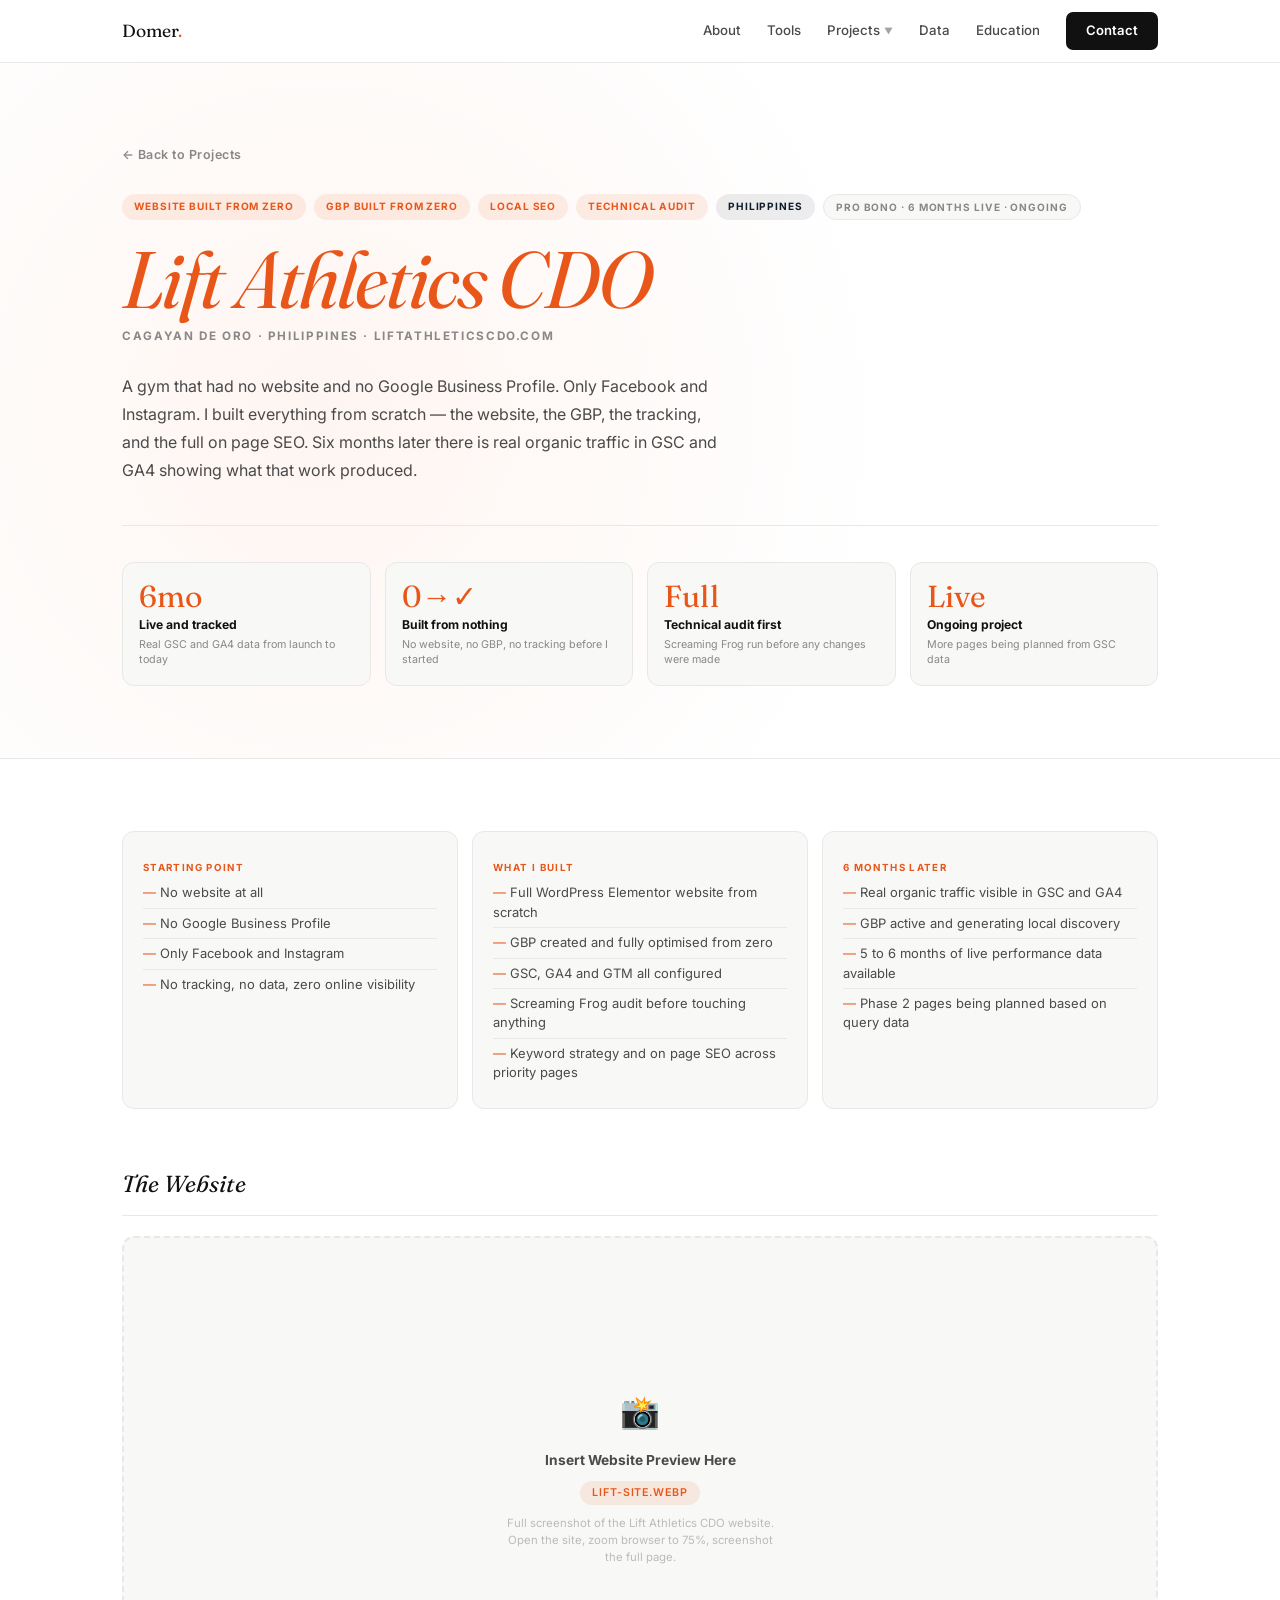
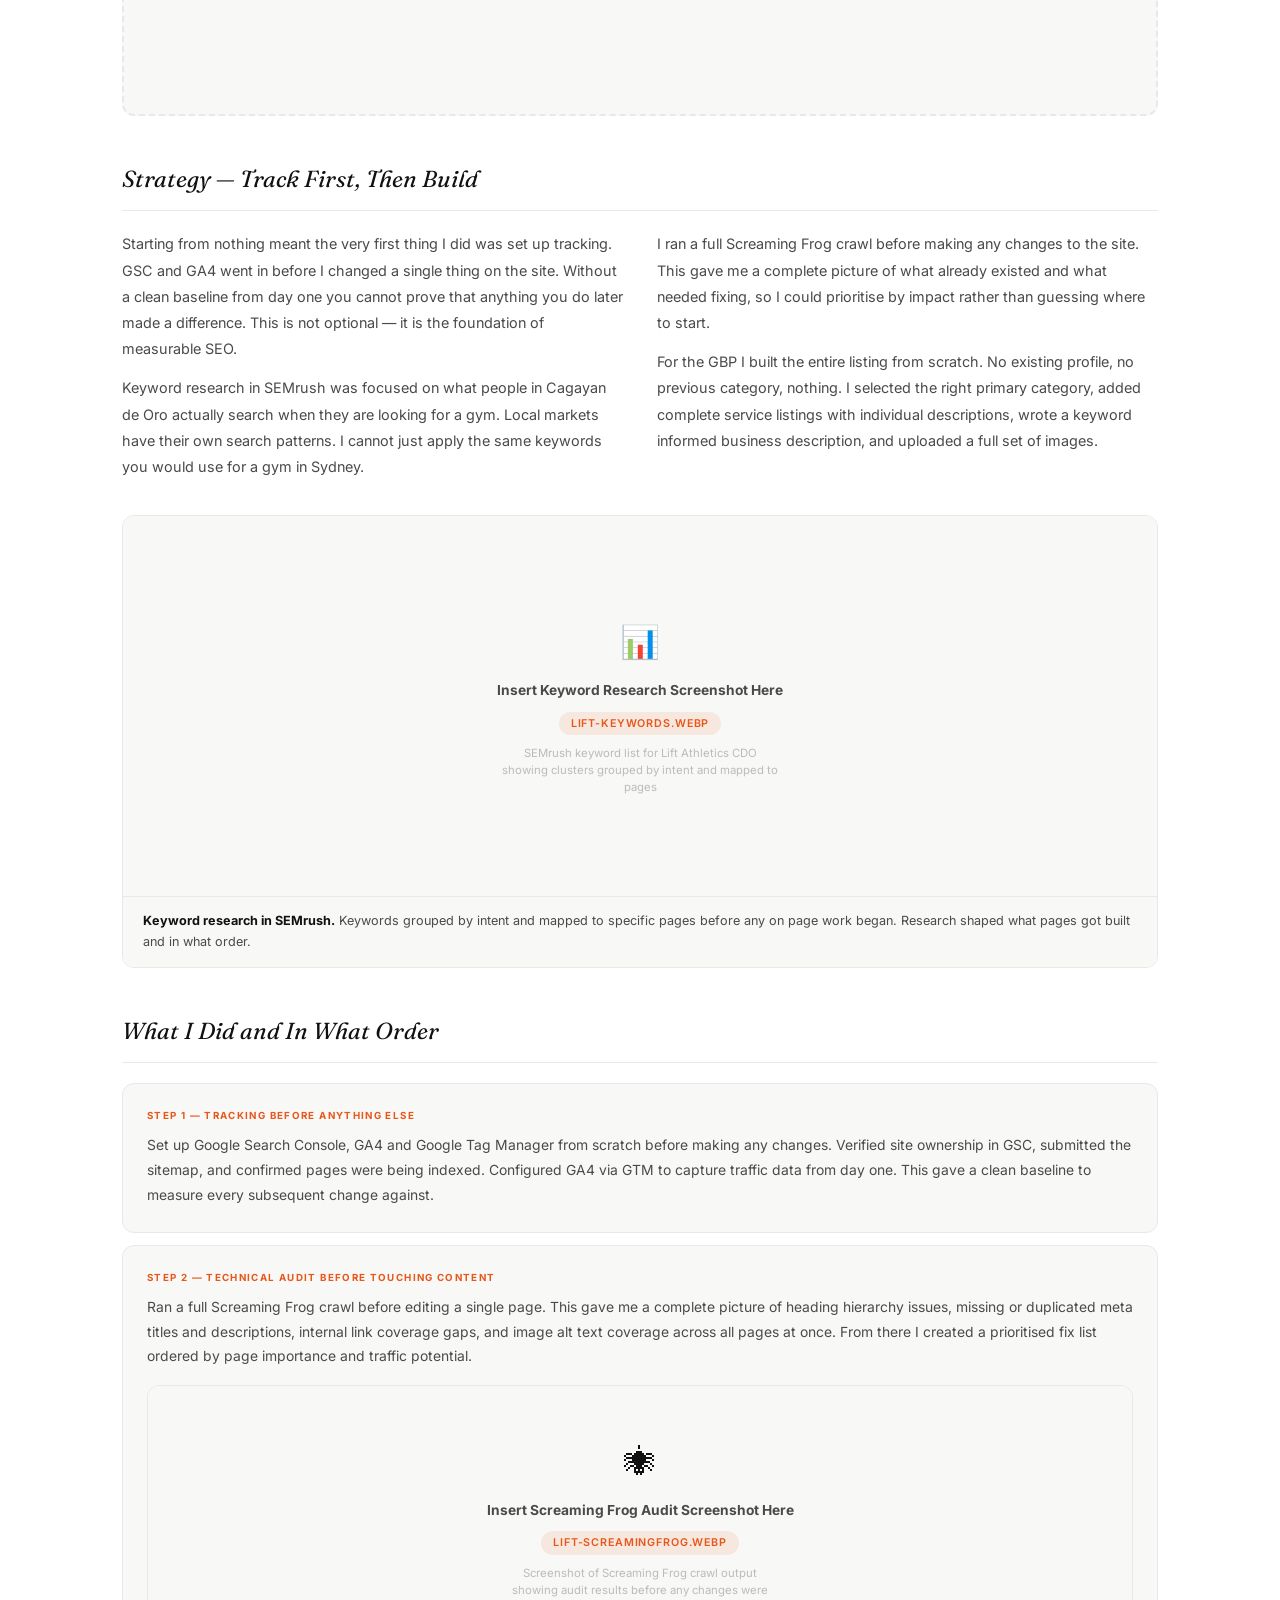
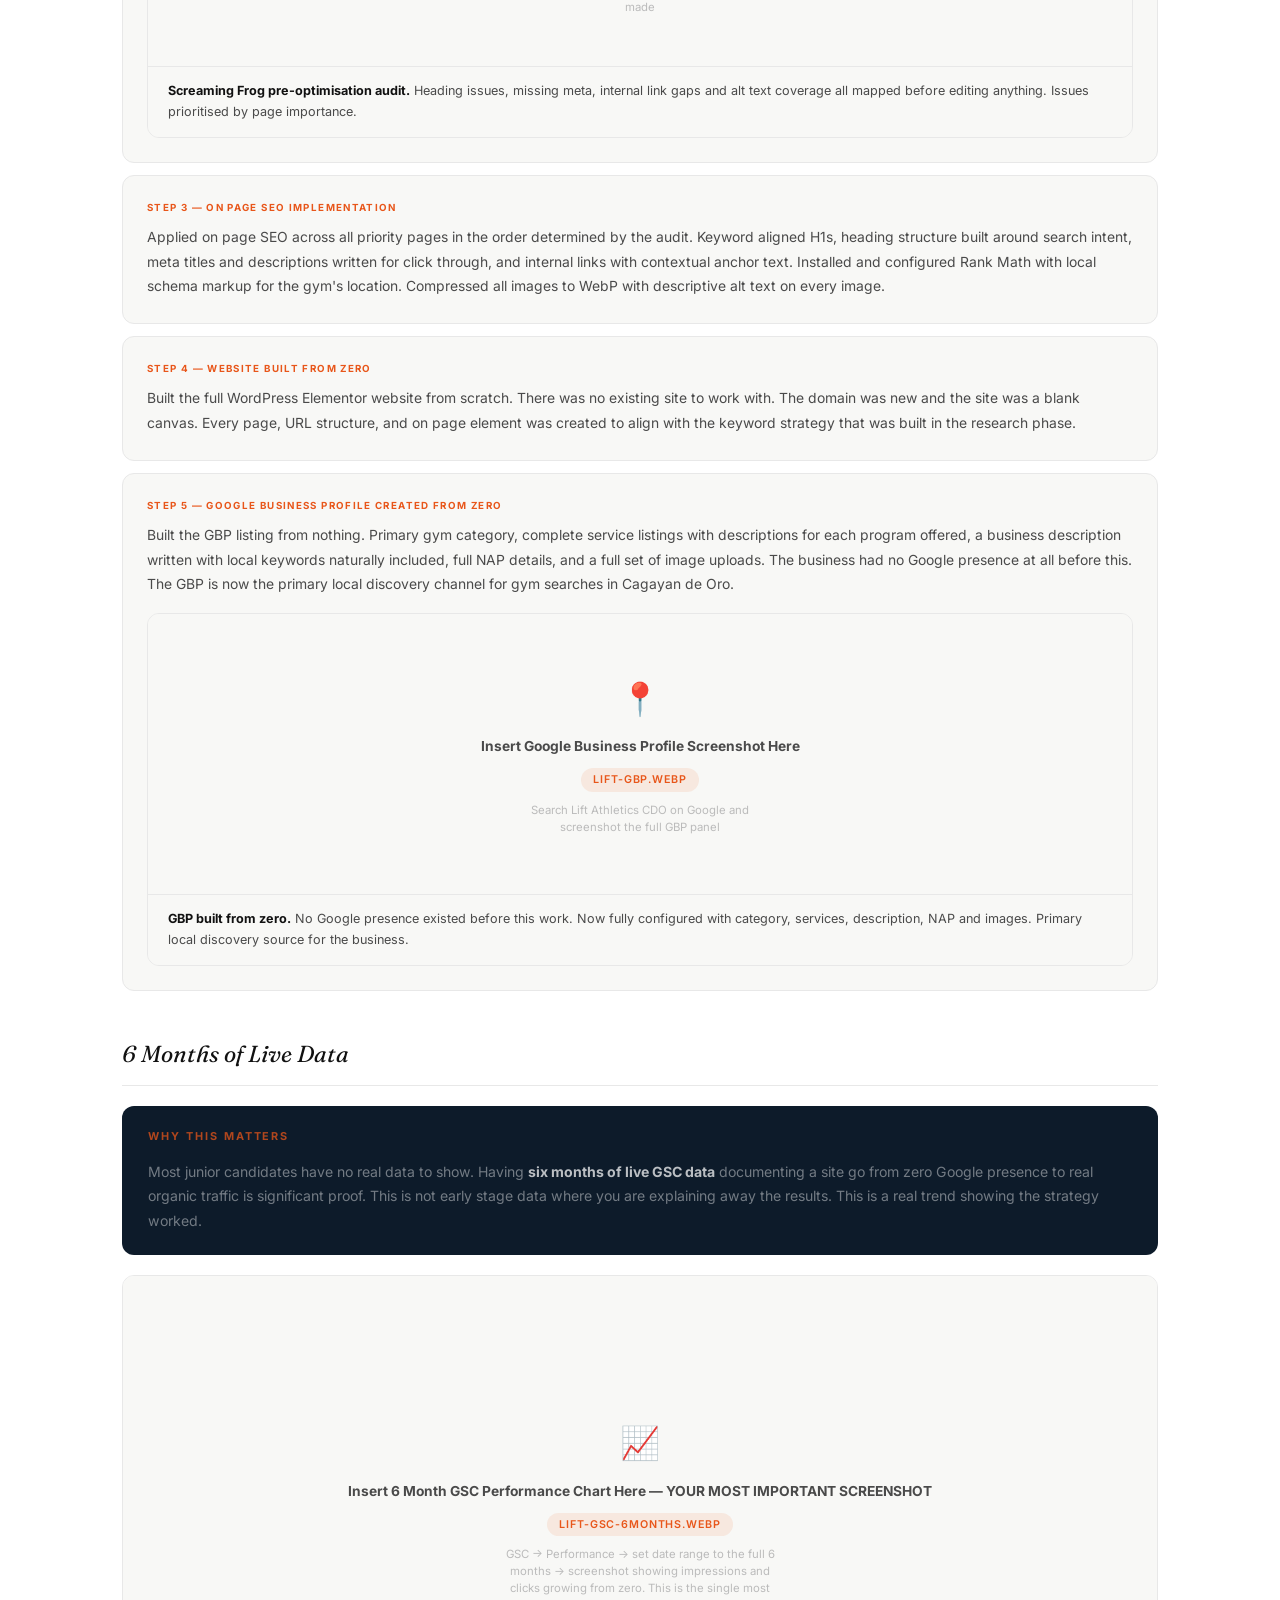
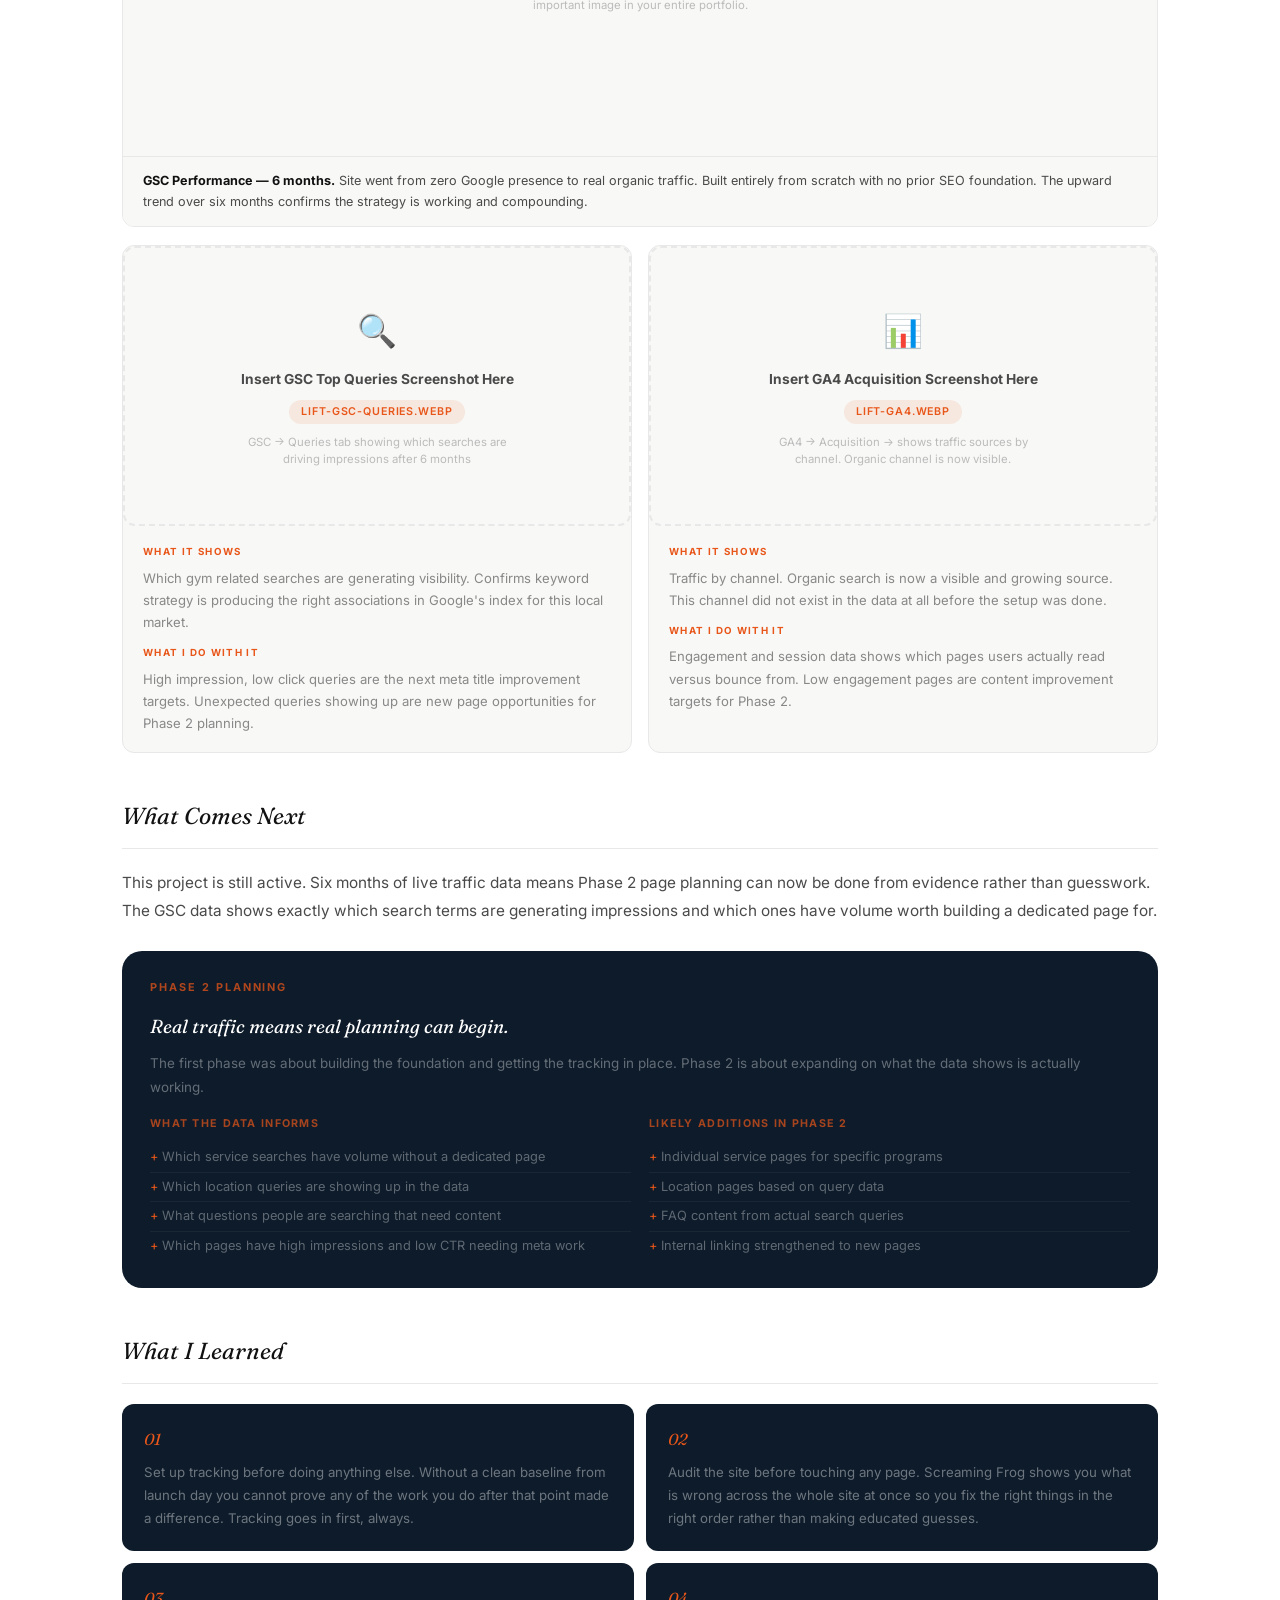
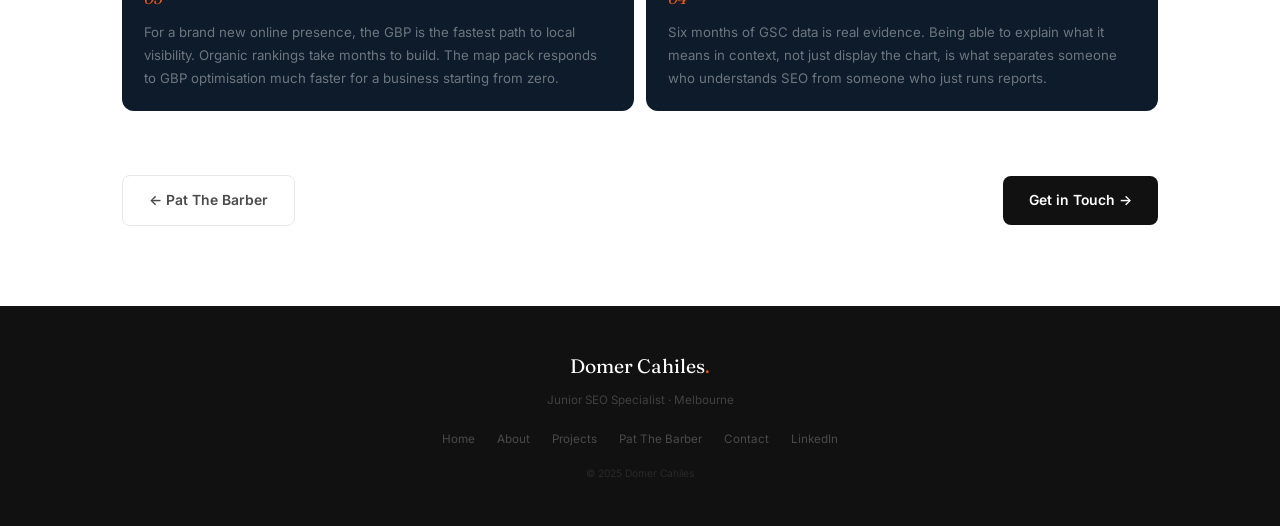
==== lift-athletics.html @ 18ea27d5 "Add files via upload" ====
<!DOCTYPE html>
<html lang="en">
<head>
<meta charset="UTF-8"/>
<meta name="viewport" content="width=device-width, initial-scale=1.0"/>
<title>Lift Athletics CDO — Case Study | Domer Cahiles</title>
<meta name="description" content="Full case study: Domer Cahiles built Lift Athletics CDO's website and Google Business Profile from zero, set up complete SEO and tracking, and now has 6 months of live GSC data."/>
<link rel="preconnect" href="https://fonts.googleapis.com"/>
<link rel="preconnect" href="https://fonts.gstatic.com" crossorigin/>
<link href="https://fonts.googleapis.com/css2?family=Fraunces:ital,opsz,wght@0,9..144,400;0,9..144,500;1,9..144,400;1,9..144,500&family=Inter:wght@300;400;500;600;700&display=swap" rel="stylesheet"/>
<link rel="stylesheet" href="style.css"/>
<style>
.cs-hero{background:var(--bg);padding:140px 0 72px;position:relative;overflow:hidden;border-bottom:1px solid var(--line)}
.cs-hero::before{content:'';position:absolute;inset:0;background:radial-gradient(circle at 25% 55%,rgba(232,86,26,.06) 0%,transparent 55%);pointer-events:none}
.cs-hero-in{position:relative;z-index:2}
.cs-back{display:inline-flex;align-items:center;gap:8px;font-size:.78rem;font-weight:600;letter-spacing:.04em;color:var(--gray-3);margin-bottom:28px;transition:color .2s}
.cs-back:hover{color:var(--accent)}
.cs-hero-tags{display:flex;gap:8px;flex-wrap:wrap;margin-bottom:20px}
.cs-h1{font-family:var(--fd);font-size:clamp(2.8rem,6.5vw,5rem);font-weight:400;line-height:.98;letter-spacing:-.025em;margin-bottom:8px}
.cs-h1 em{font-style:italic;color:var(--accent)}
.cs-hero-loc{font-size:.73rem;font-weight:700;letter-spacing:.14em;text-transform:uppercase;color:var(--gray-3);margin-bottom:26px}
.cs-stat-row{display:grid;grid-template-columns:repeat(4,1fr);gap:14px;margin-top:40px;padding-top:36px;border-top:1px solid var(--line)}
.cs-stat{background:var(--bg-soft);border:1px solid var(--line);border-radius:var(--r);padding:18px 16px}
.cs-stat-n{font-family:var(--fd);font-size:1.9rem;color:var(--accent);line-height:1;margin-bottom:4px}
.cs-stat-t{font-size:.76rem;font-weight:700;color:var(--black);margin-bottom:2px}
.cs-stat-d{font-size:.67rem;color:var(--gray-3);line-height:1.4}
.data-callout{background:var(--navy);border-radius:var(--r);padding:22px 26px;margin-bottom:20px}
.data-callout .label{color:rgba(232,86,26,.75)}
.data-callout p{font-size:.88rem;color:rgba(255,255,255,.42);line-height:1.72}
.data-callout strong{color:rgba(255,255,255,.72)}
@media(max-width:768px){.cs-stat-row{grid-template-columns:1fr 1fr}}
@media(max-width:480px){.cs-stat-row{grid-template-columns:1fr}}
</style>
</head>
<body>

<header class="nav" id="top">
  <div class="nav-inner">
    <a href="index.html" class="nav-logo">Domer<span>.</span></a>
    <button class="ham" id="ham" aria-label="Menu"><span></span><span></span><span></span></button>
    <ul class="nav-links" id="navLinks">
      <li><a href="index.html#about">About</a></li>
      <li><a href="index.html#tools">Tools</a></li>
      <li class="has-drop">
        <a href="index.html#projects">Projects <span class="chevron">▼</span></a>
        <ul class="dropdown">
          <li><a href="pat-the-barber.html" class="drop-item"><span class="drop-ico">✂️</span><span><span class="drop-name">Pat The Barber</span><span class="drop-sub">WordPress build · Melbourne</span></span></a></li>
          <li><a href="lift-athletics.html" class="drop-item"><span class="drop-ico">🏋️</span><span><span class="drop-name">Lift Athletics CDO</span><span class="drop-sub">Full SEO setup · Philippines</span></span></a></li>
        </ul>
      </li>
      <li><a href="index.html#data">Data</a></li>
      <li><a href="index.html#education">Education</a></li>
      <li><a href="index.html#contact" class="nav-cta">Contact</a></li>
    </ul>
  </div>
</header>


<!-- HERO -->
<div class="cs-hero">
  <div class="wrap cs-hero-in rv">
    <a href="index.html#projects" class="cs-back">← Back to Projects</a>
    <div class="cs-hero-tags">
      <span class="cs-tag ct-accent">Website Built from Zero</span>
      <span class="cs-tag ct-accent">GBP Built from Zero</span>
      <span class="cs-tag ct-accent">Local SEO</span>
      <span class="cs-tag ct-accent">Technical Audit</span>
      <span class="cs-tag ct-dark">Philippines</span>
      <span class="cs-tag ct-gray">Pro Bono · 6 months live · Ongoing</span>
    </div>
    <h1 class="cs-h1"><em>Lift Athletics CDO</em></h1>
    <div class="cs-hero-loc">Cagayan de Oro · Philippines · liftathleticscdo.com</div>
    <p style="font-size:1rem;color:var(--gray-2);line-height:1.76;max-width:600px">A gym that had no website and no Google Business Profile. Only Facebook and Instagram. I built everything from scratch — the website, the GBP, the tracking, and the full on page SEO. Six months later there is real organic traffic in GSC and GA4 showing what that work produced.</p>
    <div class="cs-stat-row">
      <div class="cs-stat"><div class="cs-stat-n">6mo</div><div class="cs-stat-t">Live and tracked</div><div class="cs-stat-d">Real GSC and GA4 data from launch to today</div></div>
      <div class="cs-stat"><div class="cs-stat-n">0→✓</div><div class="cs-stat-t">Built from nothing</div><div class="cs-stat-d">No website, no GBP, no tracking before I started</div></div>
      <div class="cs-stat"><div class="cs-stat-n">Full</div><div class="cs-stat-t">Technical audit first</div><div class="cs-stat-d">Screaming Frog run before any changes were made</div></div>
      <div class="cs-stat"><div class="cs-stat-n">Live</div><div class="cs-stat-t">Ongoing project</div><div class="cs-stat-d">More pages being planned from GSC data</div></div>
    </div>
  </div>
</div>


<!-- BODY -->
<div style="background:var(--bg)">
<div class="wrap" style="padding-top:72px;padding-bottom:80px">

  <!-- OVERVIEW -->
  <div class="cs-ov rv" style="margin-bottom:56px">
    <div class="cs-ov-card">
      <span class="sp-ey">Starting Point</span>
      <ul>
        <li>No website at all</li>
        <li>No Google Business Profile</li>
        <li>Only Facebook and Instagram</li>
        <li>No tracking, no data, zero online visibility</li>
      </ul>
    </div>
    <div class="cs-ov-card">
      <span class="sp-ey">What I Built</span>
      <ul>
        <li>Full WordPress Elementor website from scratch</li>
        <li>GBP created and fully optimised from zero</li>
        <li>GSC, GA4 and GTM all configured</li>
        <li>Screaming Frog audit before touching anything</li>
        <li>Keyword strategy and on page SEO across priority pages</li>
      </ul>
    </div>
    <div class="cs-ov-card">
      <span class="sp-ey">6 Months Later</span>
      <ul>
        <li>Real organic traffic visible in GSC and GA4</li>
        <li>GBP active and generating local discovery</li>
        <li>5 to 6 months of live performance data available</li>
        <li>Phase 2 pages being planned based on query data</li>
      </ul>
    </div>
  </div>

  <!-- SITE SCREENSHOT -->
  <div class="cs-sec rv">
    <div class="cs-sec-h">The Website</div>
    <!-- FILE: images/lift-site.webp | SIZE: 1400×860px | Full website screenshot -->
    <div class="ph-box ph-xl"><div class="ph-icon">📸</div><div class="ph-name">Insert Website Preview Here</div><div class="ph-file">lift-site.webp</div><div class="ph-hint">Full screenshot of the Lift Athletics CDO website. Open the site, zoom browser to 75%, screenshot the full page.</div></div>
  </div>

  <!-- STRATEGY -->
  <div class="cs-sec rv">
    <div class="cs-sec-h">Strategy — Track First, Then Build</div>
    <div class="two-col">
      <div>
        <p>Starting from nothing meant the very first thing I did was set up tracking. GSC and GA4 went in before I changed a single thing on the site. Without a clean baseline from day one you cannot prove that anything you do later made a difference. This is not optional — it is the foundation of measurable SEO.</p>
        <p>Keyword research in SEMrush was focused on what people in Cagayan de Oro actually search when they are looking for a gym. Local markets have their own search patterns. I cannot just apply the same keywords you would use for a gym in Sydney.</p>
      </div>
      <div>
        <p>I ran a full Screaming Frog crawl before making any changes to the site. This gave me a complete picture of what already existed and what needed fixing, so I could prioritise by impact rather than guessing where to start.</p>
        <p>For the GBP I built the entire listing from scratch. No existing profile, no previous category, nothing. I selected the right primary category, added complete service listings with individual descriptions, wrote a keyword informed business description, and uploaded a full set of images.</p>
      </div>
    </div>
    <!-- KEYWORD SCREENSHOT -->
    <div class="proof-wrap">
      <!-- FILE: images/lift-keywords.webp | SIZE: 1400×800px | SEMrush keyword list for Lift Athletics -->
      <div class="ph-box ph-lg"><div class="ph-icon">📊</div><div class="ph-name">Insert Keyword Research Screenshot Here</div><div class="ph-file">lift-keywords.webp</div><div class="ph-hint">SEMrush keyword list for Lift Athletics CDO showing clusters grouped by intent and mapped to pages</div></div>
      <div class="proof-cap"><strong>Keyword research in SEMrush.</strong> Keywords grouped by intent and mapped to specific pages before any on page work began. Research shaped what pages got built and in what order.</div>
    </div>
  </div>

  <!-- EXECUTION -->
  <div class="cs-sec rv">
    <div class="cs-sec-h">What I Did and In What Order</div>
    <div class="eb-list">
      <div class="eb">
        <div class="eb-tag">Step 1 — Tracking Before Anything Else</div>
        <p>Set up Google Search Console, GA4 and Google Tag Manager from scratch before making any changes. Verified site ownership in GSC, submitted the sitemap, and confirmed pages were being indexed. Configured GA4 via GTM to capture traffic data from day one. This gave a clean baseline to measure every subsequent change against.</p>
      </div>
      <div class="eb">
        <div class="eb-tag">Step 2 — Technical Audit Before Touching Content</div>
        <p>Ran a full Screaming Frog crawl before editing a single page. This gave me a complete picture of heading hierarchy issues, missing or duplicated meta titles and descriptions, internal link coverage gaps, and image alt text coverage across all pages at once. From there I created a prioritised fix list ordered by page importance and traffic potential.</p>
        <!-- SCREAMING FROG SCREENSHOT -->
        <div class="proof-wrap" style="margin-top:16px">
          <!-- FILE: images/lift-screamingfrog.webp | SIZE: 1400×800px | Screaming Frog crawl results -->
          <div class="ph-box ph-md"><div class="ph-icon">🕷</div><div class="ph-name">Insert Screaming Frog Audit Screenshot Here</div><div class="ph-file">lift-screamingfrog.webp</div><div class="ph-hint">Screenshot of Screaming Frog crawl output showing audit results before any changes were made</div></div>
          <div class="proof-cap"><strong>Screaming Frog pre-optimisation audit.</strong> Heading issues, missing meta, internal link gaps and alt text coverage all mapped before editing anything. Issues prioritised by page importance.</div>
        </div>
      </div>
      <div class="eb">
        <div class="eb-tag">Step 3 — On Page SEO Implementation</div>
        <p>Applied on page SEO across all priority pages in the order determined by the audit. Keyword aligned H1s, heading structure built around search intent, meta titles and descriptions written for click through, and internal links with contextual anchor text. Installed and configured Rank Math with local schema markup for the gym's location. Compressed all images to WebP with descriptive alt text on every image.</p>
      </div>
      <div class="eb">
        <div class="eb-tag">Step 4 — Website Built from Zero</div>
        <p>Built the full WordPress Elementor website from scratch. There was no existing site to work with. The domain was new and the site was a blank canvas. Every page, URL structure, and on page element was created to align with the keyword strategy that was built in the research phase.</p>
      </div>
      <div class="eb">
        <div class="eb-tag">Step 5 — Google Business Profile Created from Zero</div>
        <p>Built the GBP listing from nothing. Primary gym category, complete service listings with descriptions for each program offered, a business description written with local keywords naturally included, full NAP details, and a full set of image uploads. The business had no Google presence at all before this. The GBP is now the primary local discovery channel for gym searches in Cagayan de Oro.</p>
        <!-- GBP SCREENSHOT -->
        <div class="proof-wrap" style="margin-top:16px">
          <!-- FILE: images/lift-gbp.webp | SIZE: 1000×800px | Lift Athletics GBP listing -->
          <div class="ph-box ph-md"><div class="ph-icon">📍</div><div class="ph-name">Insert Google Business Profile Screenshot Here</div><div class="ph-file">lift-gbp.webp</div><div class="ph-hint">Search Lift Athletics CDO on Google and screenshot the full GBP panel</div></div>
          <div class="proof-cap"><strong>GBP built from zero.</strong> No Google presence existed before this work. Now fully configured with category, services, description, NAP and images. Primary local discovery source for the business.</div>
        </div>
      </div>
    </div>
  </div>

  <!-- DATA — HERO SECTION -->
  <div class="cs-sec rv">
    <div class="cs-sec-h">6 Months of Live Data</div>

    <div class="data-callout">
      <span class="label">Why this matters</span>
      <p>Most junior candidates have no real data to show. Having <strong>six months of live GSC data</strong> documenting a site go from zero Google presence to real organic traffic is significant proof. This is not early stage data where you are explaining away the results. This is a real trend showing the strategy worked.</p>
    </div>

    <!-- MAIN 6 MONTH CHART -->
    <div class="proof-wrap" style="margin-bottom:18px">
      <!-- FILE: images/lift-gsc-6months.webp | SIZE: 1400×700px | 6 month GSC Performance chart — THE MOST IMPORTANT SCREENSHOT -->
      <div class="ph-box ph-xl"><div class="ph-icon">📈</div><div class="ph-name">Insert 6 Month GSC Performance Chart Here — YOUR MOST IMPORTANT SCREENSHOT</div><div class="ph-file">lift-gsc-6months.webp</div><div class="ph-hint">GSC → Performance → set date range to the full 6 months → screenshot showing impressions and clicks growing from zero. This is the single most important image in your entire portfolio.</div></div>
      <div class="proof-cap"><strong>GSC Performance — 6 months.</strong> Site went from zero Google presence to real organic traffic. Built entirely from scratch with no prior SEO foundation. The upward trend over six months confirms the strategy is working and compounding.</div>
    </div>

    <div class="data-2">
      <div class="dp">
        <!-- FILE: images/lift-gsc-queries.webp | SIZE: 1200×700px | GSC Queries tab -->
        <div class="ph-box ph-md"><div class="ph-icon">🔍</div><div class="ph-name">Insert GSC Top Queries Screenshot Here</div><div class="ph-file">lift-gsc-queries.webp</div><div class="ph-hint">GSC → Queries tab showing which searches are driving impressions after 6 months</div></div>
        <div class="dp-in">
          <div class="dlbl">What it shows</div>
          <p>Which gym related searches are generating visibility. Confirms keyword strategy is producing the right associations in Google's index for this local market.</p>
          <div class="dlbl">What I do with it</div>
          <p>High impression, low click queries are the next meta title improvement targets. Unexpected queries showing up are new page opportunities for Phase 2 planning.</p>
        </div>
      </div>
      <div class="dp">
        <!-- FILE: images/lift-ga4.webp | SIZE: 1200×700px | GA4 Acquisition overview -->
        <div class="ph-box ph-md"><div class="ph-icon">📊</div><div class="ph-name">Insert GA4 Acquisition Screenshot Here</div><div class="ph-file">lift-ga4.webp</div><div class="ph-hint">GA4 → Acquisition → shows traffic sources by channel. Organic channel is now visible.</div></div>
        <div class="dp-in">
          <div class="dlbl">What it shows</div>
          <p>Traffic by channel. Organic search is now a visible and growing source. This channel did not exist in the data at all before the setup was done.</p>
          <div class="dlbl">What I do with it</div>
          <p>Engagement and session data shows which pages users actually read versus bounce from. Low engagement pages are content improvement targets for Phase 2.</p>
        </div>
      </div>
    </div>
  </div>

  <!-- PHASE PLAN -->
  <div class="cs-sec rv">
    <div class="cs-sec-h">What Comes Next</div>
    <p class="bp">This project is still active. Six months of live traffic data means Phase 2 page planning can now be done from evidence rather than guesswork. The GSC data shows exactly which search terms are generating impressions and which ones have volume worth building a dedicated page for.</p>
    <div class="phase-box">
      <span class="label">Phase 2 Planning</span>
      <div class="phase-h">Real traffic means real planning can begin.</div>
      <p class="phase-p">The first phase was about building the foundation and getting the tracking in place. Phase 2 is about expanding on what the data shows is actually working.</p>
      <div class="phase-cols">
        <div class="phase-col">
          <h5>What the data informs</h5>
          <ul>
            <li>Which service searches have volume without a dedicated page</li>
            <li>Which location queries are showing up in the data</li>
            <li>What questions people are searching that need content</li>
            <li>Which pages have high impressions and low CTR needing meta work</li>
          </ul>
        </div>
        <div class="phase-col">
          <h5>Likely additions in Phase 2</h5>
          <ul>
            <li>Individual service pages for specific programs</li>
            <li>Location pages based on query data</li>
            <li>FAQ content from actual search queries</li>
            <li>Internal linking strengthened to new pages</li>
          </ul>
        </div>
      </div>
    </div>
  </div>

  <!-- TAKEAWAYS -->
  <div class="cs-sec rv">
    <div class="cs-sec-h">What I Learned</div>
    <div class="tkw-grid">
      <div class="tkw"><div class="tkw-n">01</div><p>Set up tracking before doing anything else. Without a clean baseline from launch day you cannot prove any of the work you do after that point made a difference. Tracking goes in first, always.</p></div>
      <div class="tkw"><div class="tkw-n">02</div><p>Audit the site before touching any page. Screaming Frog shows you what is wrong across the whole site at once so you fix the right things in the right order rather than making educated guesses.</p></div>
      <div class="tkw"><div class="tkw-n">03</div><p>For a brand new online presence, the GBP is the fastest path to local visibility. Organic rankings take months to build. The map pack responds to GBP optimisation much faster for a business starting from zero.</p></div>
      <div class="tkw"><div class="tkw-n">04</div><p>Six months of GSC data is real evidence. Being able to explain what it means in context, not just display the chart, is what separates someone who understands SEO from someone who just runs reports.</p></div>
    </div>
  </div>

  <!-- NAV -->
  <div style="display:flex;justify-content:space-between;align-items:center;flex-wrap:wrap;gap:14px;padding-top:20px">
    <a href="pat-the-barber.html" class="btn btn-outline">← Pat The Barber</a>
    <a href="index.html#contact" class="btn btn-dark">Get in Touch →</a>
  </div>

</div>
</div>

<footer class="site-footer">
  <div class="wrap">
    <div class="ft-name">Domer Cahiles<span>.</span></div>
    <div class="ft-sub">Junior SEO Specialist · Melbourne</div>
    <div class="ft-links">
      <a href="index.html">Home</a><a href="index.html#about">About</a>
      <a href="index.html#projects">Projects</a><a href="pat-the-barber.html">Pat The Barber</a>
      <a href="index.html#contact">Contact</a>
      <a href="https://www.linkedin.com/in/domer-cahiles-237822399/" target="_blank">LinkedIn</a>
    </div>
    <div class="ft-copy">© 2025 Domer Cahiles</div>
  </div>
</footer>
<button class="btt" id="btt" aria-label="Back to top">↑</button>
<script src="script.js"></script>
</body>
</html>
---- style.css ----
/* ================================================
   style.css — Domer Cahiles Portfolio
   White · Clean · Modern · Personal
   ================================================ */

:root {
  --black:   #111111;
  --gray-1:  #222222;
  --gray-2:  #4a4a4a;
  --gray-3:  #888888;
  --gray-4:  #bbbbbb;
  --line:    #e8e8e8;
  --bg:      #ffffff;
  --bg-soft: #f8f8f6;
  --bg-card: #fafaf8;
  --accent:  #e8561a;
  --accent-lt: rgba(232,86,26,0.10);
  --accent-xs: rgba(232,86,26,0.05);
  --navy:    #0d1b2a;
  --fd: 'Fraunces', Georgia, serif;
  --fb: 'Inter', system-ui, sans-serif;
  --max: 1100px;
  --ease: cubic-bezier(0.16,1,0.3,1);
  --r: 12px;
  --rl: 20px;
}

*,*::before,*::after{box-sizing:border-box;margin:0;padding:0}
html{scroll-behavior:smooth;font-size:16px}
body{background:var(--bg);color:var(--black);font-family:var(--fb);line-height:1.65;-webkit-font-smoothing:antialiased;overflow-x:hidden}
img{display:block;max-width:100%}
a{color:inherit;text-decoration:none}
ul{list-style:none}
button{cursor:pointer;border:none;background:none;font-family:inherit}

.wrap{width:100%;max-width:var(--max);margin:0 auto;padding:0 32px}
.section{padding:100px 0}
.label{font-size:.68rem;font-weight:700;letter-spacing:.18em;text-transform:uppercase;color:var(--accent);display:block;margin-bottom:14px}
.heading{font-family:var(--fd);font-weight:400;line-height:1.06;letter-spacing:-.02em}
.h2{font-family:var(--fd);font-size:clamp(2rem,4vw,3rem);font-weight:400;line-height:1.08;letter-spacing:-.01em;margin-bottom:18px}
.h2 em{font-style:italic;color:var(--accent)}
.bp{font-size:.96rem;color:var(--gray-2);line-height:1.84;margin-bottom:16px}
.bp strong{color:var(--black);font-weight:600}

.rv{opacity:0;transform:translateY(22px);transition:opacity .65s var(--ease),transform .65s var(--ease)}
.rv.on{opacity:1;transform:translateY(0)}
.rv.d1{transition-delay:.08s}.rv.d2{transition-delay:.16s}.rv.d3{transition-delay:.24s}

.btn{display:inline-flex;align-items:center;gap:8px;font-family:var(--fb);font-weight:600;font-size:.87rem;padding:13px 26px;border-radius:8px;transition:all .2s var(--ease)}
.btn-dark{background:var(--black);color:#fff}.btn-dark:hover{background:var(--gray-1);transform:translateY(-2px)}
.btn-outline{border:1.5px solid var(--line);color:var(--gray-2)}.btn-outline:hover{border-color:var(--black);color:var(--black);transform:translateY(-2px)}
.btn-accent{background:var(--accent);color:#fff}.btn-accent:hover{opacity:.88;transform:translateY(-2px)}

/* ── PLACEHOLDER BOXES ── */
/* DELETE ph-box div, REPLACE with: <img src="images/filename.webp" alt="..." class="real-img" /> */
.ph-box{width:100%;background:var(--bg-soft);border:2px dashed var(--line);border-radius:var(--r);display:flex;flex-direction:column;align-items:center;justify-content:center;text-align:center;padding:40px 20px;gap:10px;transition:border-color .2s,background .2s;cursor:default}
.ph-box:hover{border-color:var(--accent);background:var(--accent-xs)}
.ph-sm{min-height:180px}.ph-md{min-height:280px}.ph-lg{min-height:380px}.ph-xl{min-height:480px}
.ph-icon{font-size:2rem}
.ph-name{font-size:.86rem;font-weight:700;color:var(--gray-2)}
.ph-file{font-size:.67rem;font-weight:600;letter-spacing:.08em;text-transform:uppercase;color:var(--accent);background:var(--accent-lt);padding:3px 12px;border-radius:20px}
.ph-hint{font-size:.71rem;color:var(--gray-4);max-width:280px;line-height:1.5}
.real-img{width:100%;border-radius:var(--r);display:block}
.ph-box-dark{background:rgba(255,255,255,.04);border-color:rgba(255,255,255,.12)}
.ph-box-dark:hover{background:rgba(232,86,26,.07);border-color:rgba(232,86,26,.35)}
.ph-box-dark .ph-name{color:rgba(255,255,255,.35)}
.ph-box-dark .ph-hint{color:rgba(255,255,255,.2)}

.proof-wrap{border:1px solid var(--line);border-radius:var(--r);overflow:hidden;margin-top:20px}
.proof-wrap .ph-box{border:none;border-radius:0}
.proof-cap{padding:14px 20px;font-size:.79rem;color:var(--gray-2);line-height:1.65;border-top:1px solid var(--line);background:var(--bg-soft)}
.proof-cap strong{color:var(--black);font-weight:700}

/* ── NAV ── */
.nav{position:fixed;top:0;left:0;right:0;z-index:300;background:rgba(255,255,255,.92);backdrop-filter:blur(16px);-webkit-backdrop-filter:blur(16px);border-bottom:1px solid var(--line);transition:box-shadow .3s}
.nav.scrolled{box-shadow:0 2px 16px rgba(0,0,0,.06)}
.nav-inner{max-width:var(--max);margin:0 auto;padding:0 32px;height:62px;display:flex;align-items:center;justify-content:space-between}
.nav-logo{font-family:var(--fd);font-size:1.1rem;font-weight:400;color:var(--black)}
.nav-logo span{color:var(--accent)}
.nav-links{display:flex;align-items:center;gap:26px}
.nav-links>li>a{font-size:.83rem;font-weight:500;color:var(--gray-2);transition:color .2s;display:flex;align-items:center;gap:4px;white-space:nowrap}
.nav-links>li>a:hover,.nav-links>li>a.active{color:var(--black)}
.nav-cta{font-size:.82rem!important;font-weight:600!important;background:var(--black)!important;color:#fff!important;padding:8px 20px;border-radius:7px}
.nav-cta:hover{background:var(--gray-1)!important}
.has-drop{position:relative}
.chevron{font-size:.55rem;display:inline-block;transition:transform .2s;opacity:.5}
.has-drop:hover .chevron{transform:rotate(180deg);opacity:.9}
.dropdown{position:absolute;top:calc(100% + 12px);left:50%;transform:translateX(-50%) translateY(-4px);background:var(--bg);border:1px solid var(--line);border-radius:var(--r);padding:8px;min-width:220px;box-shadow:0 12px 36px rgba(0,0,0,.10);opacity:0;pointer-events:none;transition:opacity .2s var(--ease),transform .2s var(--ease);z-index:400}
.has-drop:hover .dropdown,.dropdown.mob-open{opacity:1;pointer-events:auto;transform:translateX(-50%) translateY(0)}
.drop-item{display:flex;align-items:center;gap:10px;padding:10px 12px;border-radius:8px;transition:background .15s}
.drop-item:hover{background:var(--bg-soft)}
.drop-ico{font-size:1.1rem;flex-shrink:0;width:24px;text-align:center}
.drop-name{font-size:.83rem;font-weight:700;color:var(--black);display:block;margin-bottom:1px;transition:color .15s}
.drop-sub{font-size:.68rem;color:var(--gray-3);display:block}
.drop-item:hover .drop-name{color:var(--accent)}
.ham{display:none;flex-direction:column;gap:5px;padding:4px;z-index:301}
.ham span{display:block;width:22px;height:2px;background:var(--black);border-radius:2px;transition:transform .3s,opacity .3s}

/* ── HERO ── */
.hero{min-height:100vh;display:flex;align-items:center;padding:140px 0 90px;position:relative;background:var(--bg);overflow:hidden}
.hero::before{content:'';position:absolute;inset:0;background-image:radial-gradient(circle at 72% 38%,rgba(232,86,26,.06) 0%,transparent 55%),radial-gradient(circle at 18% 82%,rgba(13,27,42,.04) 0%,transparent 50%);pointer-events:none}
.hero-bg-text{position:absolute;right:-10px;top:50%;transform:translateY(-50%);font-family:var(--fd);font-size:26vw;font-weight:400;color:rgba(0,0,0,.028);line-height:1;pointer-events:none;user-select:none;white-space:nowrap;font-style:italic}
.hero-inner{position:relative;z-index:2;display:grid;grid-template-columns:1fr 320px;gap:80px;align-items:center}
.hero-tag{display:inline-flex;align-items:center;gap:10px;font-size:.72rem;font-weight:600;letter-spacing:.14em;text-transform:uppercase;color:var(--gray-3);margin-bottom:26px}
.hero-dot{width:7px;height:7px;border-radius:50%;background:var(--accent);animation:blink 2.5s ease-in-out infinite}
@keyframes blink{0%,100%{opacity:1;transform:scale(1)}50%{opacity:.5;transform:scale(1.5)}}
.hero-h1{font-family:var(--fd);font-size:clamp(3rem,7vw,5.5rem);font-weight:400;line-height:.98;letter-spacing:-.025em;margin-bottom:24px}
.hero-h1 em{font-style:italic;color:var(--accent)}
.hero-h1 .nameline{display:block;font-family:var(--fb);font-size:.78rem;font-weight:700;letter-spacing:.20em;text-transform:uppercase;color:var(--gray-3);font-style:normal;margin-bottom:14px}
.hero-sub{font-size:1.04rem;color:var(--gray-2);line-height:1.78;max-width:470px;margin-bottom:36px}
.hero-sub strong{color:var(--black);font-weight:600}
.hero-btns{display:flex;gap:12px;flex-wrap:wrap;margin-bottom:44px}
.hero-creds{display:flex;flex-direction:column;gap:10px;padding-top:30px;border-top:1px solid var(--line)}
.hcred{display:flex;align-items:flex-start;gap:9px;font-size:.79rem;color:var(--gray-3);line-height:1.45}
.hcred::before{content:'→';color:var(--accent);flex-shrink:0;font-size:.8rem;margin-top:1px}
.hcred strong{color:var(--gray-1);font-weight:600}
.hero-photo{display:flex;flex-direction:column;align-items:center}
.photo-frame{position:relative;width:100%;border-radius:var(--rl);overflow:hidden}
.photo-frame::before{content:'';position:absolute;inset:-6px;border-radius:calc(var(--rl) + 6px);background:linear-gradient(135deg,var(--accent) 0%,transparent 60%);opacity:.18;z-index:0}
.photo-ph{aspect-ratio:4/5;position:relative;z-index:1;border-radius:var(--rl)}
.photo-name{width:100%;margin-top:12px;background:var(--bg-soft);border:1px solid var(--line);border-radius:10px;padding:13px 18px}
.photo-name-main{font-family:var(--fd);font-size:1rem;font-weight:400;color:var(--black);margin-bottom:2px}
.photo-name-role{font-size:.71rem;color:var(--gray-3);font-weight:500}

/* ── MARQUEE ── */
.marquee-wrap{border-top:1px solid var(--line);border-bottom:1px solid var(--line);padding:22px 0;overflow:hidden;background:var(--bg-soft)}
.mq-label{text-align:center;font-size:.6rem;font-weight:700;letter-spacing:.18em;text-transform:uppercase;color:var(--gray-4);margin-bottom:16px}
.mq-track{overflow:hidden;white-space:nowrap}
.mq-row{display:inline-flex;animation:mqs 36s linear infinite}
.mq-row:hover{animation-play-state:paused}
@keyframes mqs{from{transform:translateX(0)}to{transform:translateX(-50%)}}
.mq-item{display:inline-flex;flex-direction:column;align-items:center;gap:7px;padding:0 26px;flex-shrink:0}
.mq-item img{width:26px;height:26px;object-fit:contain;filter:grayscale(100%) opacity(.38);transition:filter .3s;border-radius:5px}
.mq-item:hover img{filter:grayscale(0%) opacity(1)}
.mq-item span{font-size:.56rem;font-weight:700;letter-spacing:.1em;text-transform:uppercase;color:var(--gray-4)}

/* ── ABOUT ── */
.about-section{background:var(--bg)}
.about-grid{display:grid;grid-template-columns:1fr 1fr;gap:80px;align-items:start}
.about-quote{font-family:var(--fd);font-size:1.45rem;font-weight:400;font-style:italic;color:var(--gray-2);border-left:3px solid var(--accent);padding-left:22px;margin-bottom:30px;line-height:1.5}
.open-box{background:var(--navy);border-radius:var(--r);padding:26px;margin-top:26px}
.open-box .label{color:rgba(232,86,26,.75)}
.open-box h4{font-family:var(--fd);font-size:1.15rem;font-style:italic;color:#fff;margin-bottom:9px;font-weight:400}
.open-box p{font-size:.85rem;color:rgba(255,255,255,.38);line-height:1.75}
.skill-panels{display:flex;flex-direction:column;gap:12px}
.sp-card{background:var(--bg-soft);border:1px solid var(--line);border-radius:var(--r);padding:22px}
.sp-card-dark{background:var(--navy);border-color:transparent}
.sp-ey{font-size:.61rem;font-weight:700;letter-spacing:.14em;text-transform:uppercase;color:var(--accent);margin-bottom:11px}
.sp-card-dark .sp-ey{color:rgba(232,86,26,.7)}
.sk-list li{font-size:.83rem;color:var(--gray-2);padding:5px 0;border-bottom:1px solid var(--line);display:flex;align-items:flex-start;gap:8px;line-height:1.45}
.sk-list li:last-child{border-bottom:none}
.sk-list li::before{content:'↗';color:var(--accent);font-size:.68rem;flex-shrink:0;margin-top:2px}
.sp-card-dark .sk-list li{color:rgba(255,255,255,.4);border-color:rgba(255,255,255,.07)}
.sp-card-dark .sk-list li::before{color:rgba(232,86,26,.55)}

/* ── TOOLS ── */
.tools-section{background:var(--bg-soft)}
.tg-list{display:flex;flex-direction:column;gap:24px;margin-top:52px}
.tg{background:var(--bg);border:1px solid var(--line);border-radius:var(--rl);overflow:hidden}
.tg-hd{display:flex;align-items:center;gap:14px;padding:18px 26px;border-bottom:1px solid var(--line);background:linear-gradient(90deg,var(--accent-xs),transparent 60%)}
.tg-num{font-family:var(--fd);font-style:italic;font-size:.98rem;color:var(--accent)}
.tg-title{font-size:.89rem;font-weight:700;color:var(--black)}
.tr{display:grid;grid-template-columns:195px 1fr 125px;gap:18px;align-items:center;padding:15px 26px;border-bottom:1px solid var(--line);transition:background .2s}
.tr:last-child{border-bottom:none}
.tr:hover{background:var(--bg-soft)}
.tr-name{font-size:.86rem;font-weight:700;color:var(--black)}
.tr-desc{font-size:.8rem;color:var(--gray-3);line-height:1.62}
.tr-lv{display:flex;flex-direction:column;gap:5px;align-items:flex-end}
.lv-lbl{font-size:.58rem;font-weight:700;letter-spacing:.09em;text-transform:uppercase;color:var(--gray-4)}
.lv-bar{width:100%;height:3px;background:var(--line);border-radius:3px;overflow:hidden}
.lv-fill{height:100%;border-radius:3px;background:var(--accent)}
.p100{width:100%}.p90{width:90%}.p85{width:85%}.p80{width:80%}.p75{width:75%}.p70{width:70%}.p65{width:65%}.p55{width:55%}.p45{width:45%}

/* ── PROJECTS ── */
.proj-banner-wrap{background:var(--bg);padding:64px 0 0}
.proj-banner{background:var(--navy);border-radius:var(--rl);padding:44px;display:flex;justify-content:space-between;align-items:flex-end;gap:36px;flex-wrap:wrap;margin-bottom:0}
.proj-banner .label{color:rgba(232,86,26,.75)}
.proj-banner h2{font-family:var(--fd);font-size:clamp(1.8rem,3.5vw,2.5rem);font-weight:400;color:#fff;line-height:1.08}
.proj-banner h2 em{font-style:italic;color:var(--accent)}
.proj-banner-note{max-width:280px;font-size:.82rem;color:rgba(255,255,255,.28);line-height:1.7;text-align:right}
.proj-banner-note strong{display:block;color:rgba(255,255,255,.5);margin-bottom:5px;font-size:.78rem}

.cs-section{padding:80px 0;border-bottom:1px solid var(--line)}
.cs-section:last-of-type{border-bottom:none}
.cs-alt{background:var(--bg-soft)}

.cs-kicker{display:flex;justify-content:space-between;align-items:flex-start;margin-bottom:28px}
.cs-tags{display:flex;gap:8px;flex-wrap:wrap}
.cs-tag{font-size:.63rem;font-weight:700;letter-spacing:.09em;text-transform:uppercase;padding:4px 12px;border-radius:30px}
.ct-accent{background:var(--accent-lt);color:var(--accent)}
.ct-dark{background:rgba(13,27,42,.08);color:var(--navy)}
.ct-gray{background:var(--bg-soft);color:var(--gray-3);border:1px solid var(--line)}
.cs-num{font-family:var(--fd);font-size:3.5rem;color:var(--line);font-style:italic;line-height:1}

.cs-headline{padding-bottom:34px;border-bottom:1px solid var(--line);margin-bottom:34px}
.cs-h{font-family:var(--fd);font-size:clamp(2.2rem,5vw,3.8rem);font-weight:400;line-height:.98;letter-spacing:-.025em;margin-bottom:7px}
.cs-h em{font-style:italic;color:var(--accent)}
.cs-loc{font-size:.72rem;font-weight:700;letter-spacing:.14em;text-transform:uppercase;color:var(--gray-3)}

.cs-ov{display:grid;grid-template-columns:repeat(3,1fr);gap:14px;margin-bottom:44px}
.cs-ov-card{background:var(--bg-soft);border:1px solid var(--line);border-radius:var(--r);padding:20px}
.cs-alt .cs-ov-card{background:var(--bg)}
.cs-ov-card .sp-ey{margin-bottom:10px;font-size:.61rem}
.cs-ov-card li{font-size:.81rem;color:var(--gray-2);padding:5px 0;border-bottom:1px solid var(--line);line-height:1.5}
.cs-ov-card li:last-child{border-bottom:none}
.cs-ov-card li::before{content:'— ';color:var(--accent)}

.cs-sec{margin-bottom:44px}
.cs-sec-h{font-family:var(--fd);font-size:1.45rem;font-style:italic;font-weight:400;color:var(--black);padding-bottom:12px;border-bottom:1px solid var(--line);margin-bottom:20px}
.two-col{display:grid;grid-template-columns:1fr 1fr;gap:34px;margin-bottom:22px}
.two-col p{font-size:.9rem;color:var(--gray-2);line-height:1.82;margin-bottom:13px}
.eb-list{display:flex;flex-direction:column;gap:12px}
.eb{background:var(--bg-soft);border:1px solid var(--line);border-radius:var(--r);padding:24px}
.cs-alt .eb{background:var(--bg)}
.eb-tag{font-size:.61rem;font-weight:700;letter-spacing:.14em;text-transform:uppercase;color:var(--accent);margin-bottom:9px}
.eb p{font-size:.87rem;color:var(--gray-2);line-height:1.78}
.data-2{display:grid;grid-template-columns:1fr 1fr;gap:16px;margin-bottom:16px}
.data-full{grid-column:1/-1}
.dp{background:var(--bg-soft);border:1px solid var(--line);border-radius:var(--r);overflow:hidden}
.cs-alt .dp{background:var(--bg)}
.dp-in{padding:18px 20px}
.dlbl{font-size:.61rem;font-weight:700;letter-spacing:.14em;text-transform:uppercase;color:var(--accent);margin-bottom:6px;margin-top:12px}
.dlbl:first-child{margin-top:0}
.dp-in p{font-size:.82rem;color:var(--gray-3);line-height:1.7}
.tkw-grid{display:grid;grid-template-columns:1fr 1fr;gap:12px}
.tkw{background:var(--navy);border-radius:var(--r);padding:22px}
.tkw-n{font-family:var(--fd);font-size:1rem;font-style:italic;color:var(--accent);margin-bottom:9px}
.tkw p{font-size:.83rem;color:rgba(255,255,255,.4);line-height:1.72}
.ba-wrap{display:grid;grid-template-columns:1fr 42px 1fr;gap:12px;align-items:center;margin-bottom:30px}
.ba-lbl{text-align:center;font-size:.63rem;font-weight:700;letter-spacing:.12em;text-transform:uppercase;margin-top:8px}
.ba-b{color:var(--gray-3)}.ba-a{color:var(--accent)}
.ba-arrow{text-align:center;font-size:1.4rem;color:var(--accent)}
.phase-box{background:var(--navy);border-radius:var(--rl);padding:28px;margin-top:26px}
.phase-box .label{color:rgba(232,86,26,.75)}
.phase-h{font-family:var(--fd);font-size:1.18rem;font-style:italic;color:#fff;margin-bottom:10px}
.phase-p{font-size:.84rem;color:rgba(255,255,255,.36);line-height:1.75;margin-bottom:12px}
.phase-cols{display:grid;grid-template-columns:1fr 1fr;gap:18px;margin-top:16px}
.phase-col h5{font-size:.67rem;font-weight:700;letter-spacing:.12em;text-transform:uppercase;color:rgba(232,86,26,.7);margin-bottom:10px}
.phase-col li{font-size:.8rem;color:rgba(255,255,255,.34);padding:5px 0;border-bottom:1px solid rgba(255,255,255,.05);line-height:1.45}
.phase-col li:last-child{border-bottom:none}
.phase-col li::before{content:'+ ';color:var(--accent)}
.cs-nav-row{padding-top:20px;display:flex;justify-content:space-between;align-items:center;flex-wrap:wrap;gap:14px}

/* ── DATA SECTION ── */
.data-section{background:var(--navy);padding:100px 0}
.data-section .label{color:rgba(232,86,26,.75)}
.data-section .h2{color:#fff}
.data-section .h2 em{color:var(--accent)}
.data-header{display:grid;grid-template-columns:1fr 1fr;gap:60px;margin-bottom:60px}
.data-header p{font-size:.92rem;color:rgba(255,255,255,.35);line-height:1.78}
.data-points{display:flex;flex-direction:column;gap:0}
.dp-item{padding:18px 0;border-bottom:1px solid rgba(255,255,255,.07)}
.dp-item:last-child{border-bottom:none}
.dp-item-ico{font-size:1.1rem;margin-bottom:7px}
.dp-item h4{font-size:.9rem;font-weight:700;color:#fff;margin-bottom:4px}
.dp-item p{font-size:.81rem;color:rgba(255,255,255,.34);line-height:1.62;margin:0}
.data-screens{display:grid;grid-template-columns:1fr 1fr;gap:14px}
.data-main-grid{display:grid;grid-template-columns:360px 1fr;gap:60px;align-items:start}
.data-ss-label{font-size:.64rem;font-weight:700;letter-spacing:.12em;text-transform:uppercase;color:rgba(232,86,26,.6);margin-bottom:8px}

/* ── PERSONAL ── */
.personal-section{background:var(--bg)}
.personal-grid{display:grid;grid-template-columns:1fr 1fr;gap:80px;align-items:center}
.personal-cards{display:grid;grid-template-columns:1fr 1fr;gap:12px}
.p-card{background:var(--bg-soft);border:1px solid var(--line);border-radius:var(--r);padding:22px 18px;text-align:center;transition:box-shadow .25s,transform .25s}
.p-card:hover{box-shadow:0 8px 24px rgba(0,0,0,.07);transform:translateY(-3px)}
.p-card-ico{font-size:1.8rem;margin-bottom:10px}
.p-card-title{font-size:.86rem;font-weight:700;color:var(--black);margin-bottom:5px}
.p-card-sub{font-size:.73rem;color:var(--gray-3);line-height:1.5}

/* ── EDUCATION ── */
.education-section{background:var(--bg-soft)}
.edu-grid{display:grid;grid-template-columns:repeat(3,1fr);gap:16px;margin-top:44px}
.edu-card{border-radius:var(--rl);padding:26px;border:1px solid var(--line);transition:box-shadow .25s,transform .25s}
.edu-card:hover{box-shadow:0 8px 28px rgba(0,0,0,.07);transform:translateY(-3px)}
.edu-main{background:var(--navy);border-color:transparent}
.edu-normal{background:var(--bg)}
.edu-badge{display:inline-block;font-size:.6rem;font-weight:700;letter-spacing:.1em;text-transform:uppercase;padding:4px 12px;border-radius:30px;margin-bottom:14px}
.eb-lt{background:rgba(255,255,255,.1);color:rgba(255,255,255,.42)}
.eb-accent{background:var(--accent-lt);color:var(--accent)}
.edu-deg{font-family:var(--fd);font-size:1.12rem;font-weight:400;line-height:1.25;margin-bottom:7px}
.edu-main .edu-deg{color:#fff}.edu-normal .edu-deg{color:var(--black)}
.edu-school{font-size:.83rem;font-weight:500;margin-bottom:4px}
.edu-main .edu-school{color:rgba(255,255,255,.38)}.edu-normal .edu-school{color:var(--gray-3)}
.edu-detail{font-size:.74rem;color:var(--gray-4);line-height:1.5}
.edu-main .edu-detail{color:rgba(255,255,255,.2)}
.edu-note{font-size:.77rem;color:rgba(255,255,255,.26);line-height:1.65;margin-top:13px;font-style:italic;border-top:1px solid rgba(255,255,255,.07);padding-top:13px}

/* ── CONTACT ── */
.contact-section{background:var(--bg);padding:100px 0}
.contact-inner{max-width:580px;margin:0 auto;text-align:center}
.contact-h{font-family:var(--fd);font-size:clamp(2rem,4vw,3.2rem);font-weight:400;color:var(--black);line-height:1.05;margin-bottom:14px}
.contact-h em{font-style:italic;color:var(--accent)}
.contact-desc{font-size:.91rem;color:var(--gray-2);line-height:1.8;margin-bottom:32px}
.contact-list{display:flex;flex-direction:column;gap:10px;text-align:left}
.cl-row{display:flex;justify-content:space-between;align-items:center;background:var(--bg-soft);border:1px solid var(--line);border-radius:10px;padding:15px 20px;transition:background .2s,border-color .2s}
.cl-row:hover{background:var(--bg);border-color:var(--accent)}
.cl-lbl{font-size:.63rem;font-weight:700;letter-spacing:.14em;text-transform:uppercase;color:var(--gray-4)}
.cl-val{font-size:.89rem;font-weight:600;color:var(--black)}
.cl-val a{color:var(--accent);transition:opacity .2s}
.cl-val a:hover{opacity:.78}
.cl-avail{color:var(--accent)}

/* ── FOOTER ── */
.site-footer{background:var(--black);padding:44px 0;text-align:center}
.ft-name{font-family:var(--fd);font-size:1.22rem;color:#fff;margin-bottom:8px}
.ft-name span{color:var(--accent)}
.ft-sub{font-size:.73rem;color:rgba(255,255,255,.2);margin-bottom:20px}
.ft-links{display:flex;justify-content:center;gap:22px;flex-wrap:wrap;margin-bottom:16px}
.ft-links a{font-size:.73rem;color:rgba(255,255,255,.24);transition:color .2s}
.ft-links a:hover{color:rgba(255,255,255,.65)}
.ft-copy{font-size:.64rem;color:rgba(255,255,255,.1)}
.btt{position:fixed;bottom:28px;right:28px;width:42px;height:42px;border-radius:50%;background:var(--black);color:#fff;font-size:.95rem;font-weight:700;display:flex;align-items:center;justify-content:center;opacity:0;pointer-events:none;transform:translateY(8px);transition:opacity .3s,transform .3s;z-index:90}
.btt.show{opacity:1;pointer-events:auto;transform:translateY(0)}
.btt:hover{background:var(--accent)}

/* ── RESPONSIVE ── */
@media(max-width:1024px){
  .hero-inner{grid-template-columns:1fr;gap:48px}
  .hero-photo{max-width:300px;margin:0 auto}
  .about-grid{grid-template-columns:1fr;gap:48px}
  .data-header{grid-template-columns:1fr}
  .data-main-grid{grid-template-columns:1fr;gap:48px}
  .personal-grid{grid-template-columns:1fr;gap:48px}
  .edu-grid{grid-template-columns:1fr 1fr}
  .cs-ov{grid-template-columns:1fr 1fr}
  .two-col{grid-template-columns:1fr}
  .data-2{grid-template-columns:1fr}
  .tkw-grid{grid-template-columns:1fr}
  .ba-wrap{grid-template-columns:1fr;gap:10px}
  .ba-arrow{transform:rotate(90deg)}
  .phase-cols{grid-template-columns:1fr}
  .tr{grid-template-columns:1fr 1fr;gap:8px}
  .tr-lv{align-items:flex-start;flex-direction:row;align-items:center;gap:10px;grid-column:1/-1}
  .lv-bar{width:80px}
}
@media(max-width:768px){
  .wrap{padding:0 20px}
  .section{padding:72px 0}
  .ham{display:flex}
  .nav-links{position:fixed;top:0;right:-100%;width:72vw;max-width:288px;height:100vh;background:var(--bg);flex-direction:column;align-items:flex-start;justify-content:flex-start;padding:80px 24px 40px;gap:4px;border-left:1px solid var(--line);transition:right .32s var(--ease);z-index:300;overflow-y:auto}
  .nav-links.open{right:0}
  .nav-links>li{width:100%}
  .nav-links>li>a{font-size:1rem;color:var(--black);padding:11px 0;border-bottom:1px solid var(--line);width:100%;justify-content:space-between}
  .has-drop{width:100%}
  .dropdown{position:static;transform:none;opacity:1;pointer-events:auto;box-shadow:none;border:none;padding:0;background:transparent;display:none;width:100%}
  .dropdown.mob-open{display:block}
  .hero-btns{flex-direction:column}
  .btn{width:100%;justify-content:center}
  .edu-grid{grid-template-columns:1fr}
  .cs-ov{grid-template-columns:1fr}
  .personal-cards{grid-template-columns:1fr 1fr}
  .data-screens{grid-template-columns:1fr}
  .proj-banner{flex-direction:column;align-items:flex-start}
  .proj-banner-note{text-align:left}
  .tr{grid-template-columns:1fr}
}
@media(max-width:480px){
  .personal-cards{grid-template-columns:1fr}
  .contact-inner{text-align:left}
}
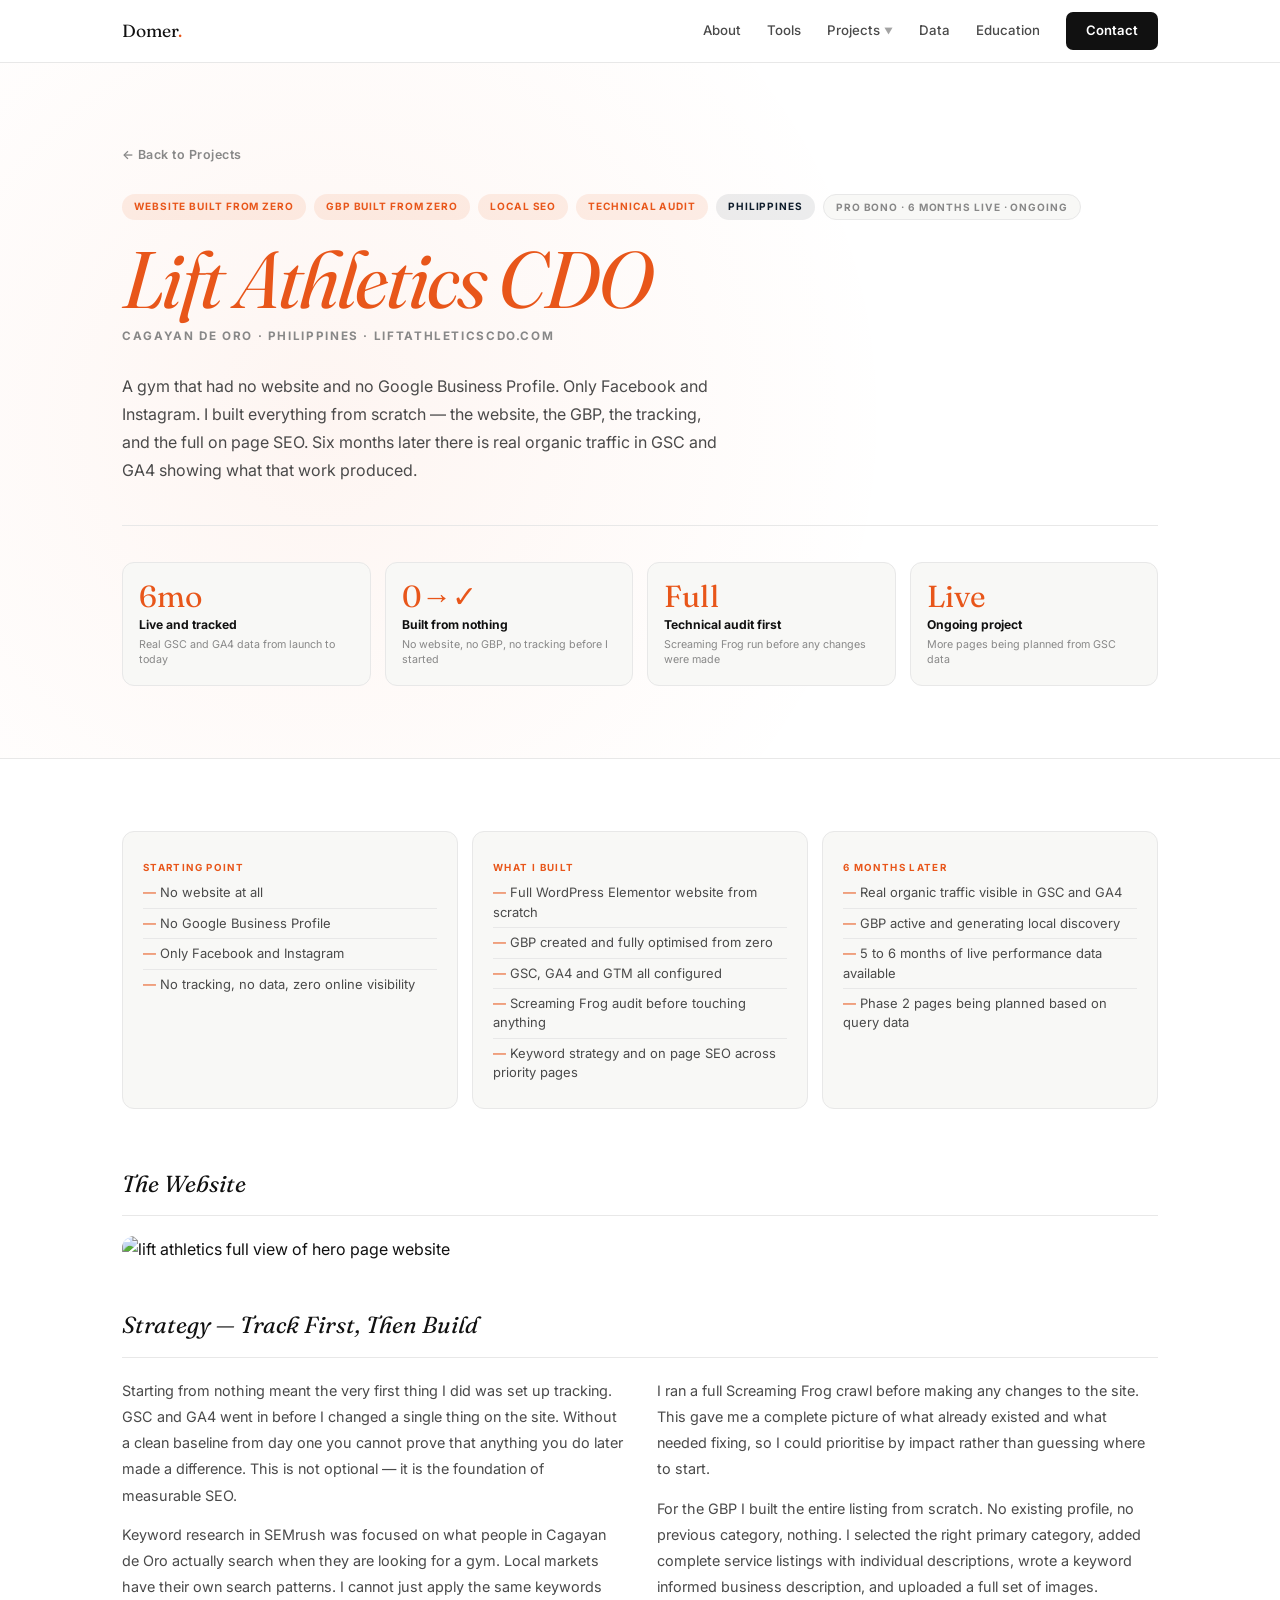
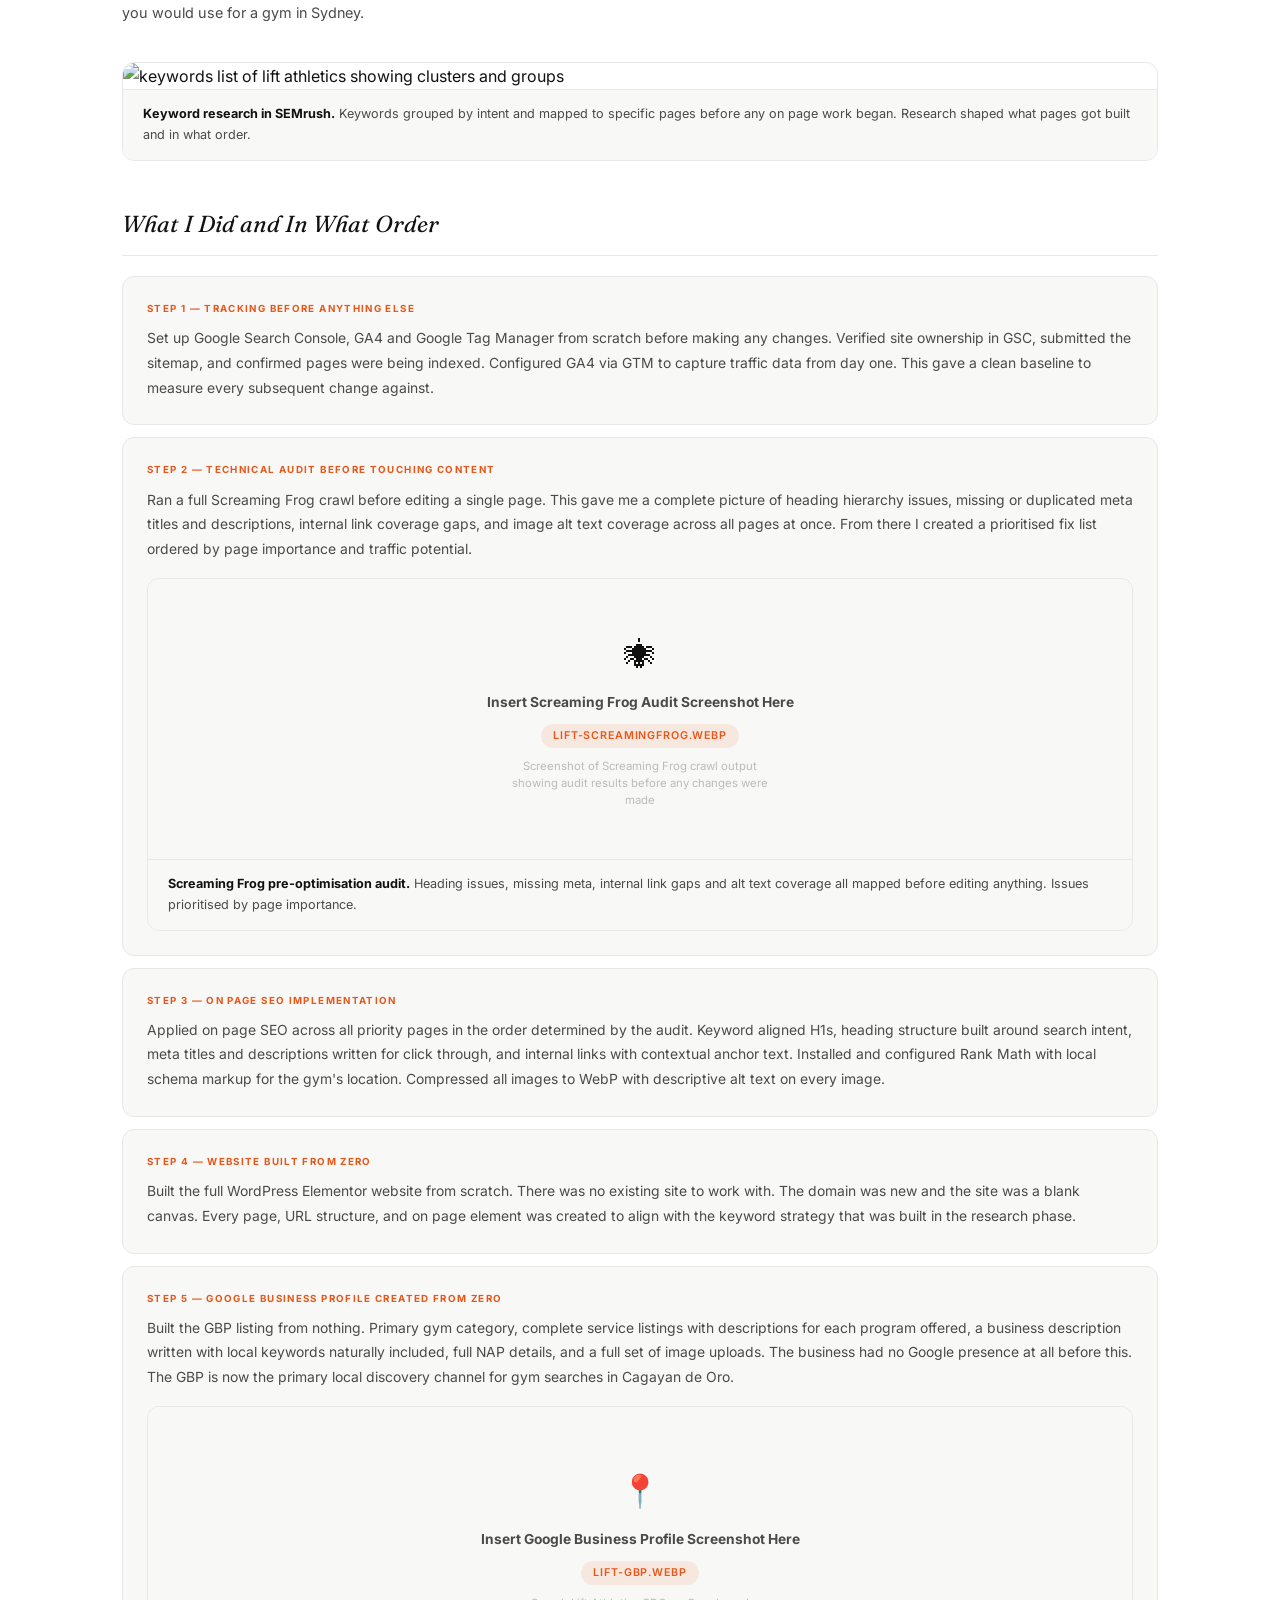
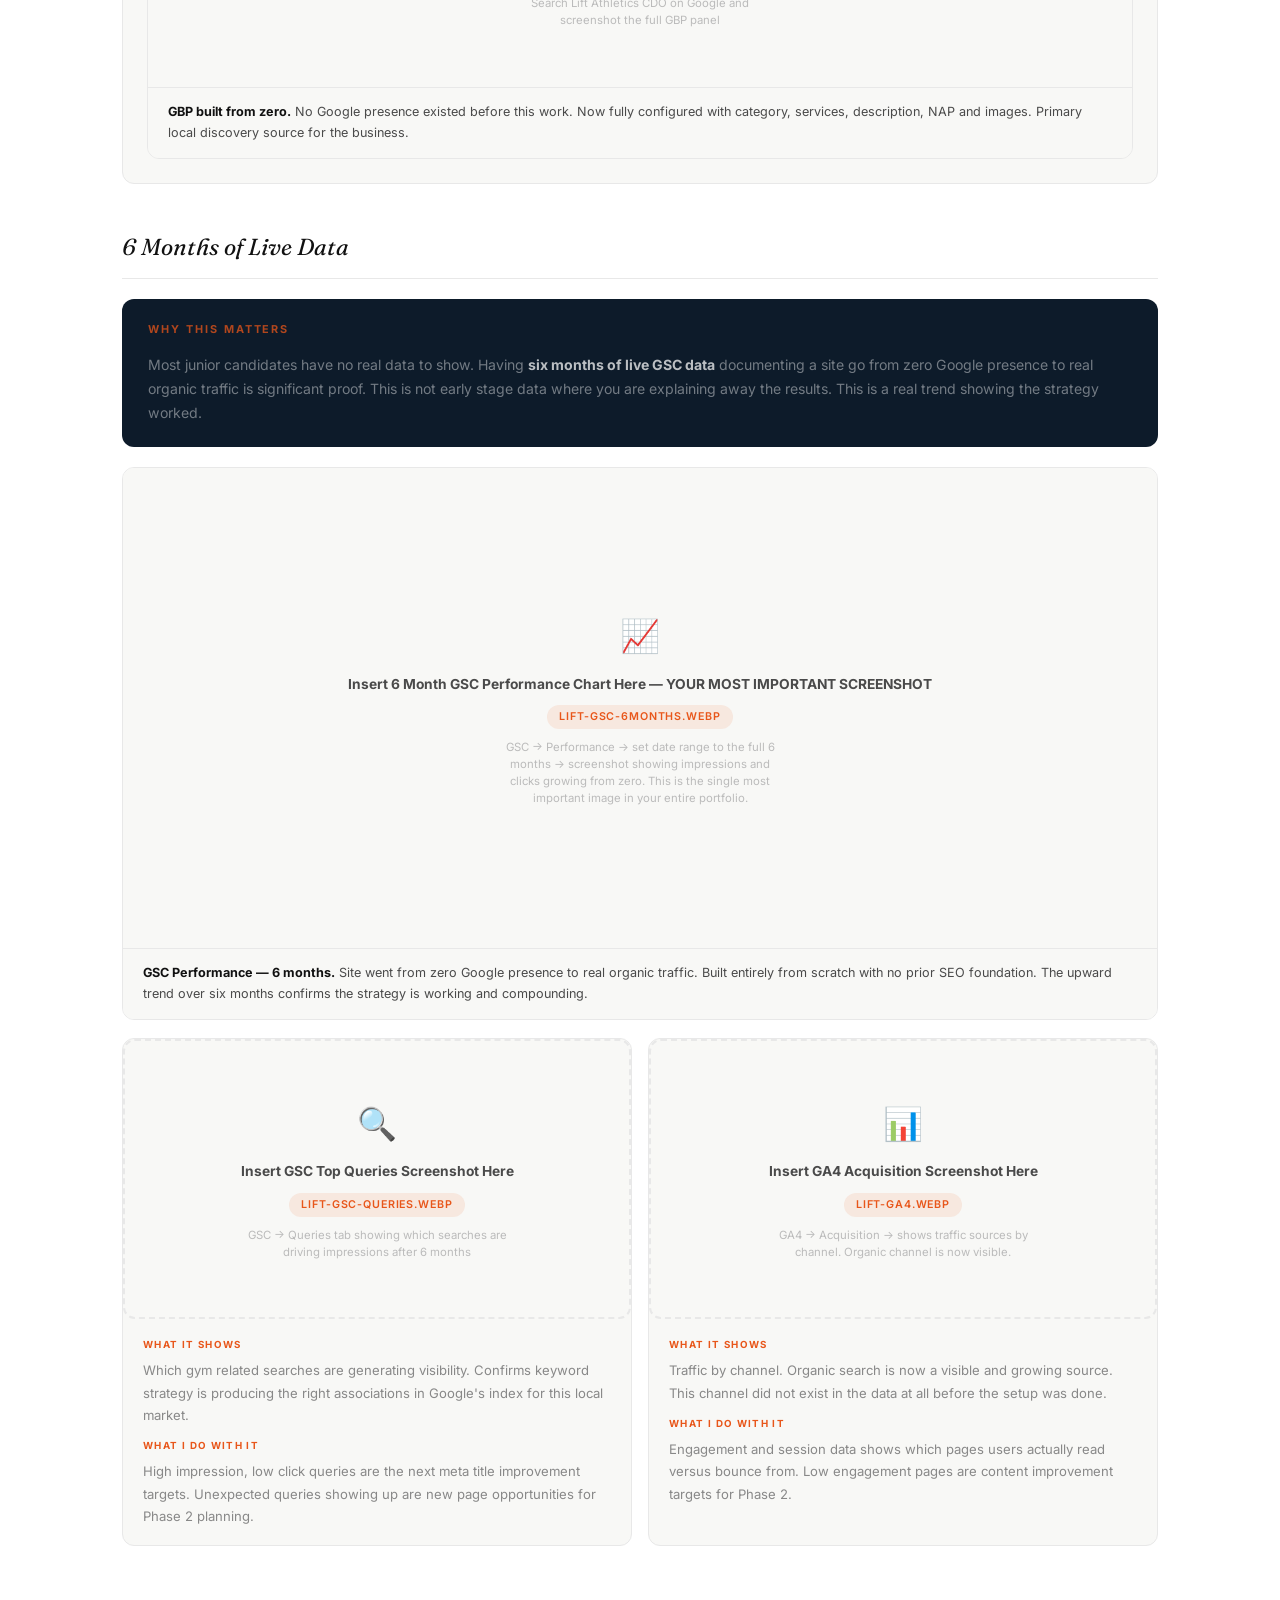
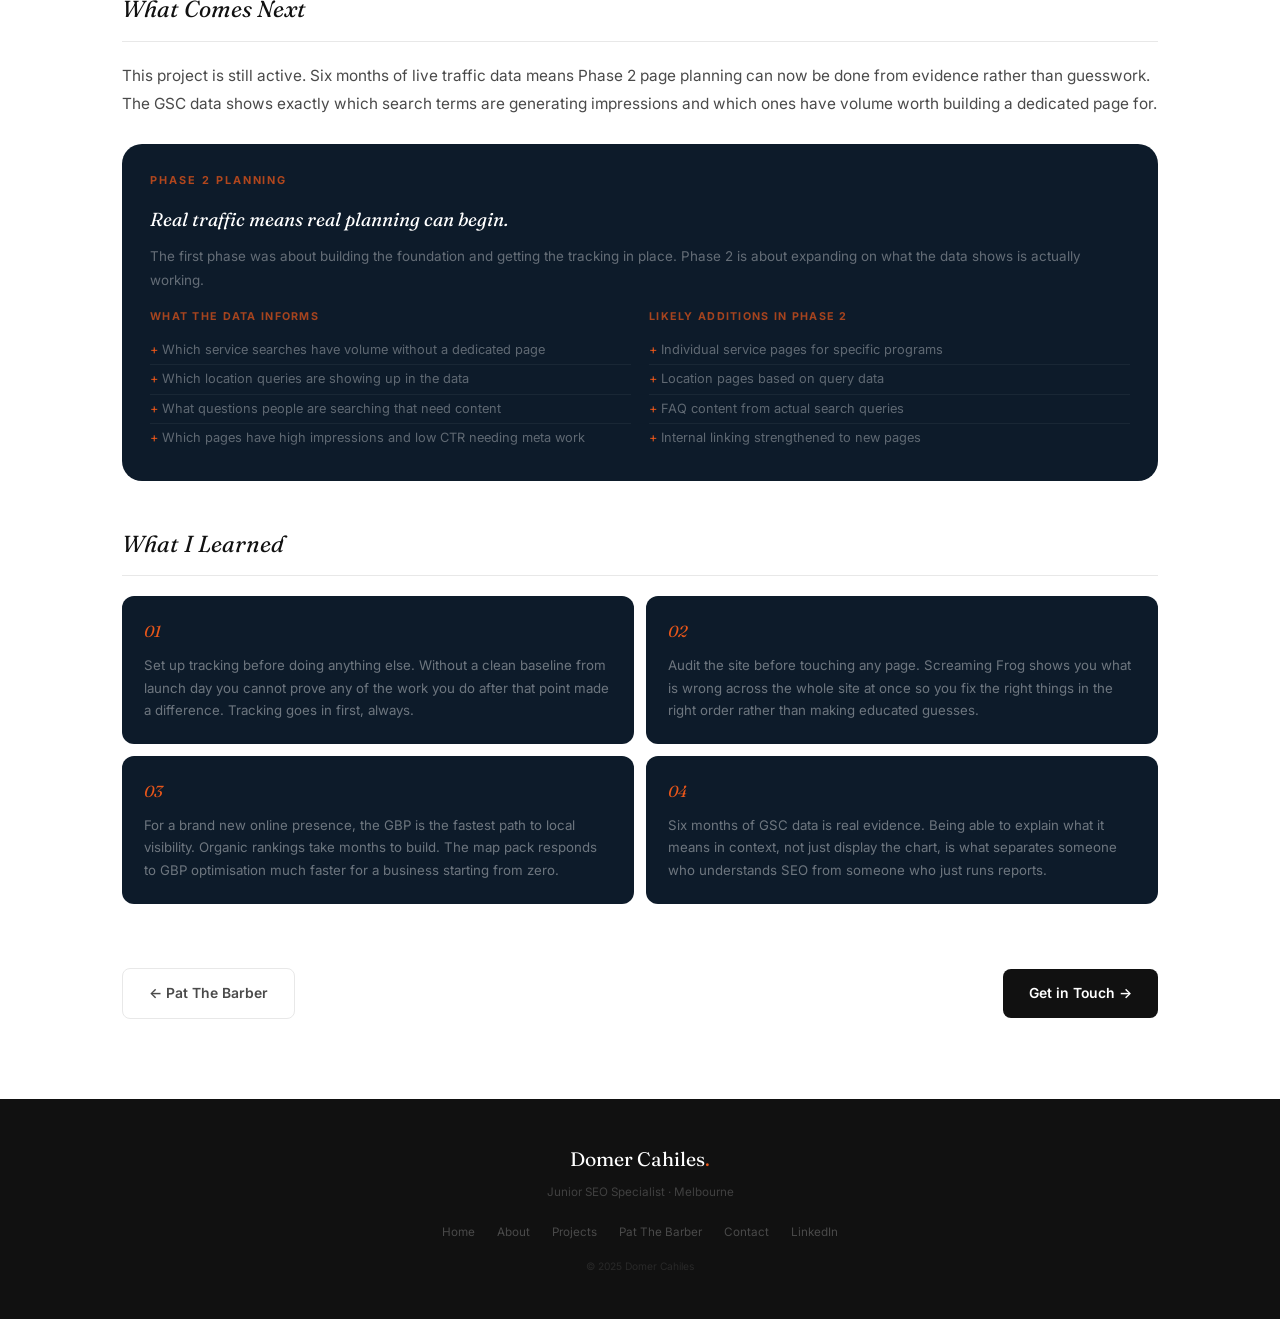
==== commit 201f98a8: "Update lift-athletics.html" ====
--- a/lift-athletics.html
+++ b/lift-athletics.html
@@ -121,7 +121,7 @@
   <div class="cs-sec rv">
     <div class="cs-sec-h">The Website</div>
     <!-- FILE: images/lift-site.webp | SIZE: 1400×860px | Full website screenshot -->
-    <div class="ph-box ph-xl"><div class="ph-icon">📸</div><div class="ph-name">Insert Website Preview Here</div><div class="ph-file">lift-site.webp</div><div class="ph-hint">Full screenshot of the Lift Athletics CDO website. Open the site, zoom browser to 75%, screenshot the full page.</div></div>
+   <img src="images/lift-site.webp" alt="lift athletics full view of hero page website" class="real-img" style="position:relative;z-index:1;" />
   </div>
 
   <!-- STRATEGY -->
@@ -140,7 +140,7 @@
     <!-- KEYWORD SCREENSHOT -->
     <div class="proof-wrap">
       <!-- FILE: images/lift-keywords.webp | SIZE: 1400×800px | SEMrush keyword list for Lift Athletics -->
-      <div class="ph-box ph-lg"><div class="ph-icon">📊</div><div class="ph-name">Insert Keyword Research Screenshot Here</div><div class="ph-file">lift-keywords.webp</div><div class="ph-hint">SEMrush keyword list for Lift Athletics CDO showing clusters grouped by intent and mapped to pages</div></div>
+      <img src="images/lift-keywords.webp" alt="keywords list of lift athletics showing clusters and groups" class="real-img" style="position:relative;z-index:1;" />
       <div class="proof-cap"><strong>Keyword research in SEMrush.</strong> Keywords grouped by intent and mapped to specific pages before any on page work began. Research shaped what pages got built and in what order.</div>
     </div>
   </div>
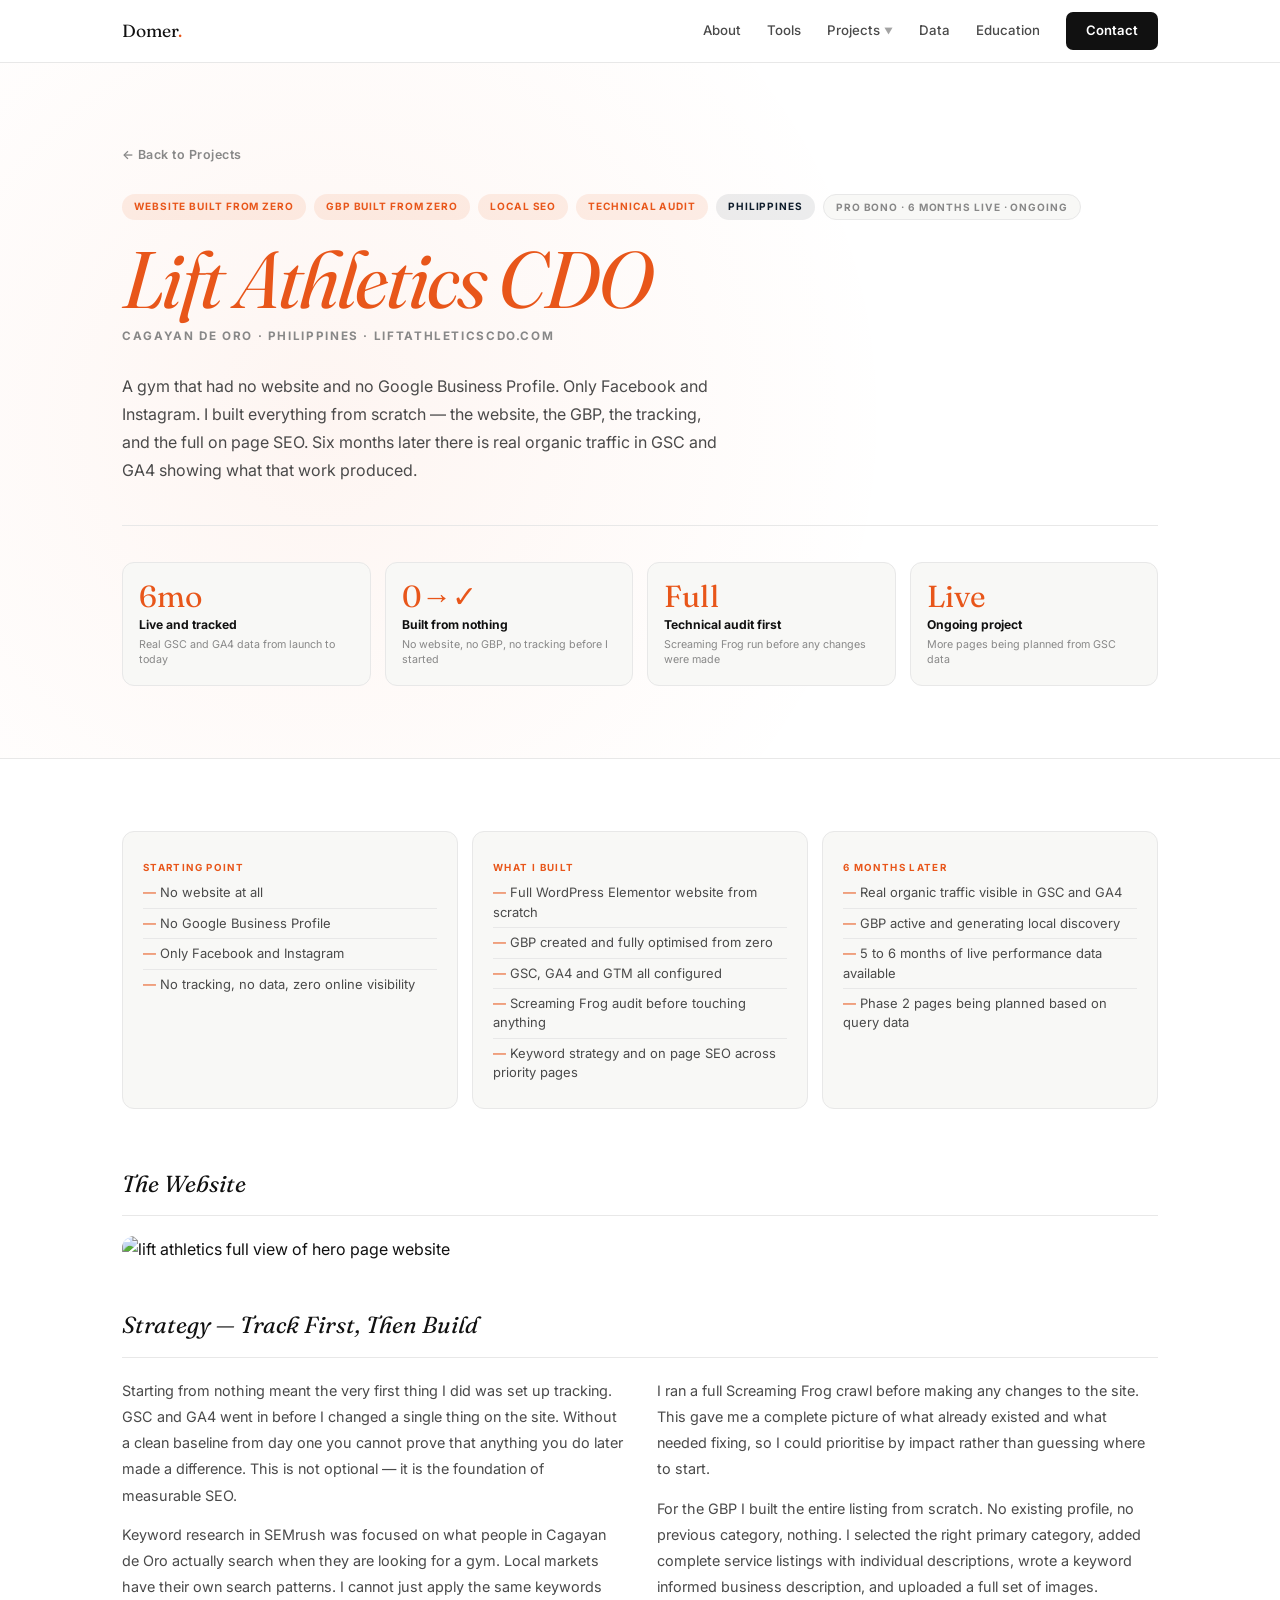
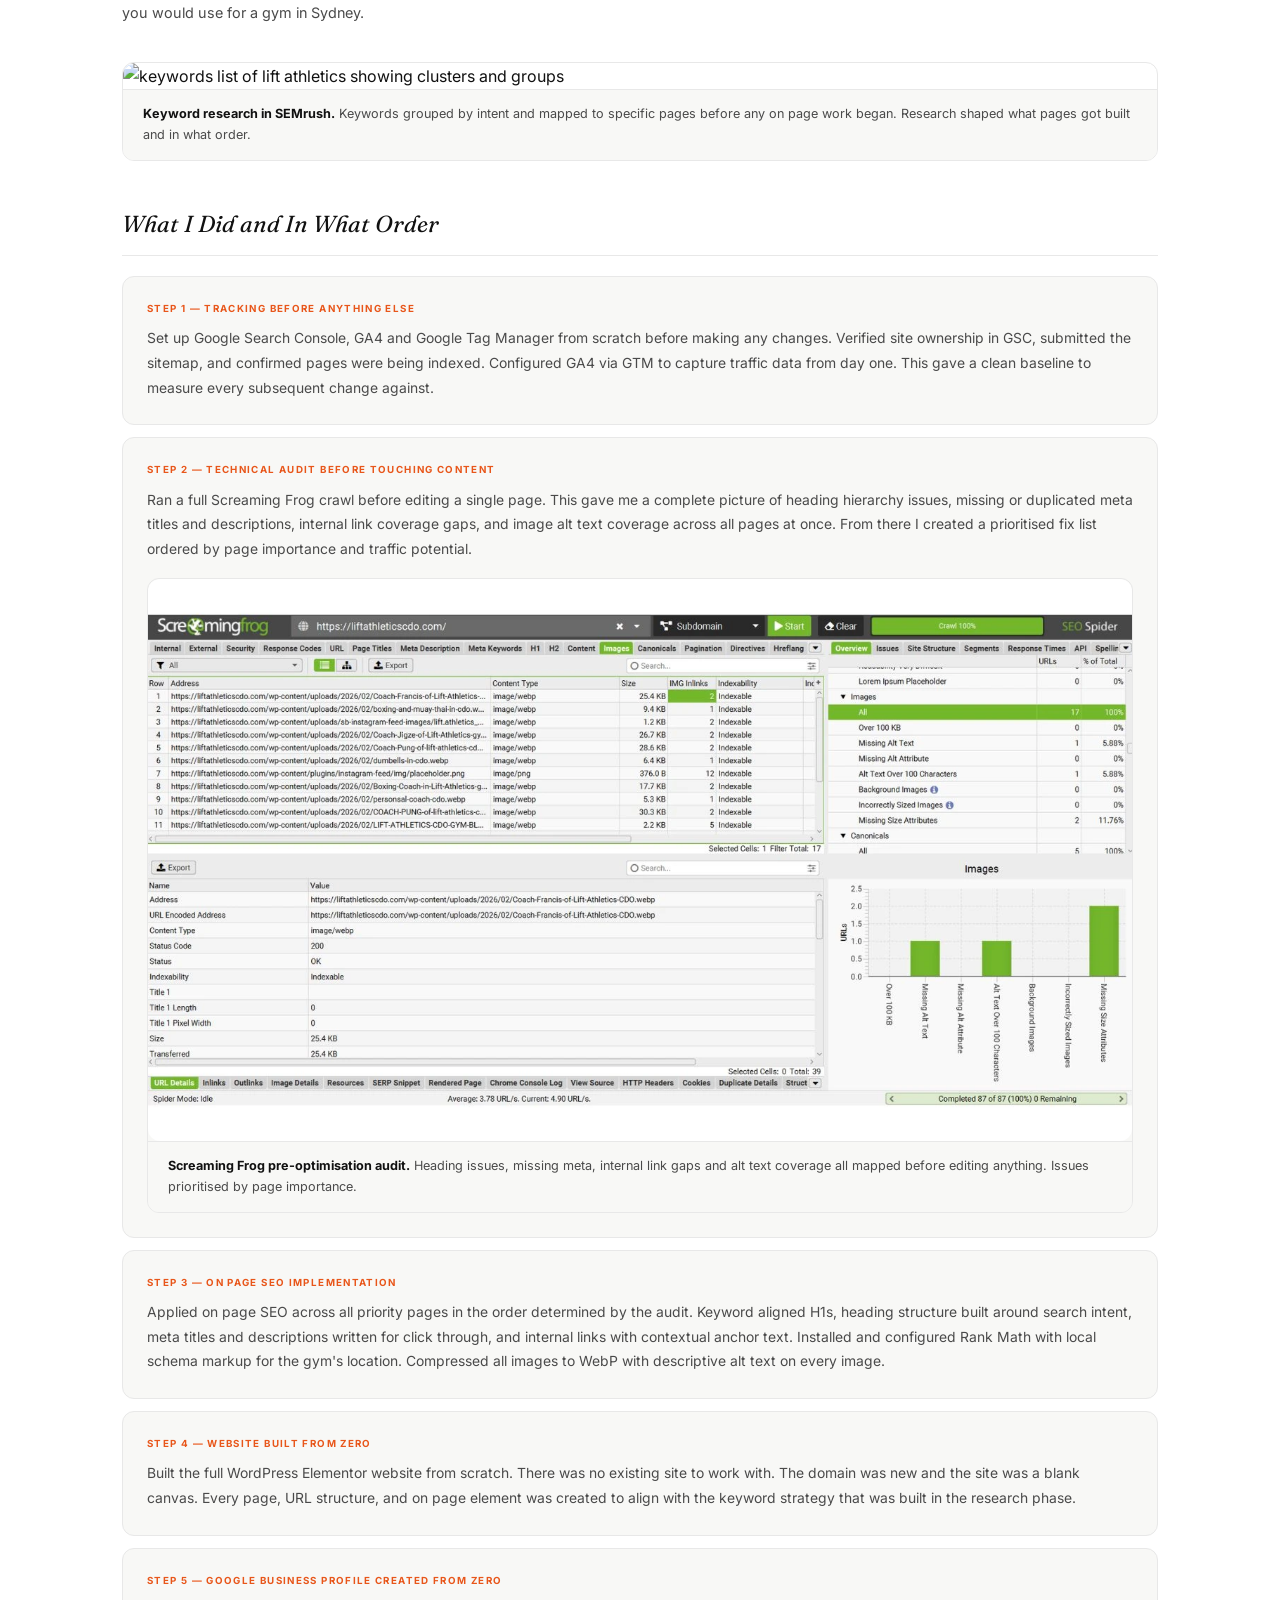
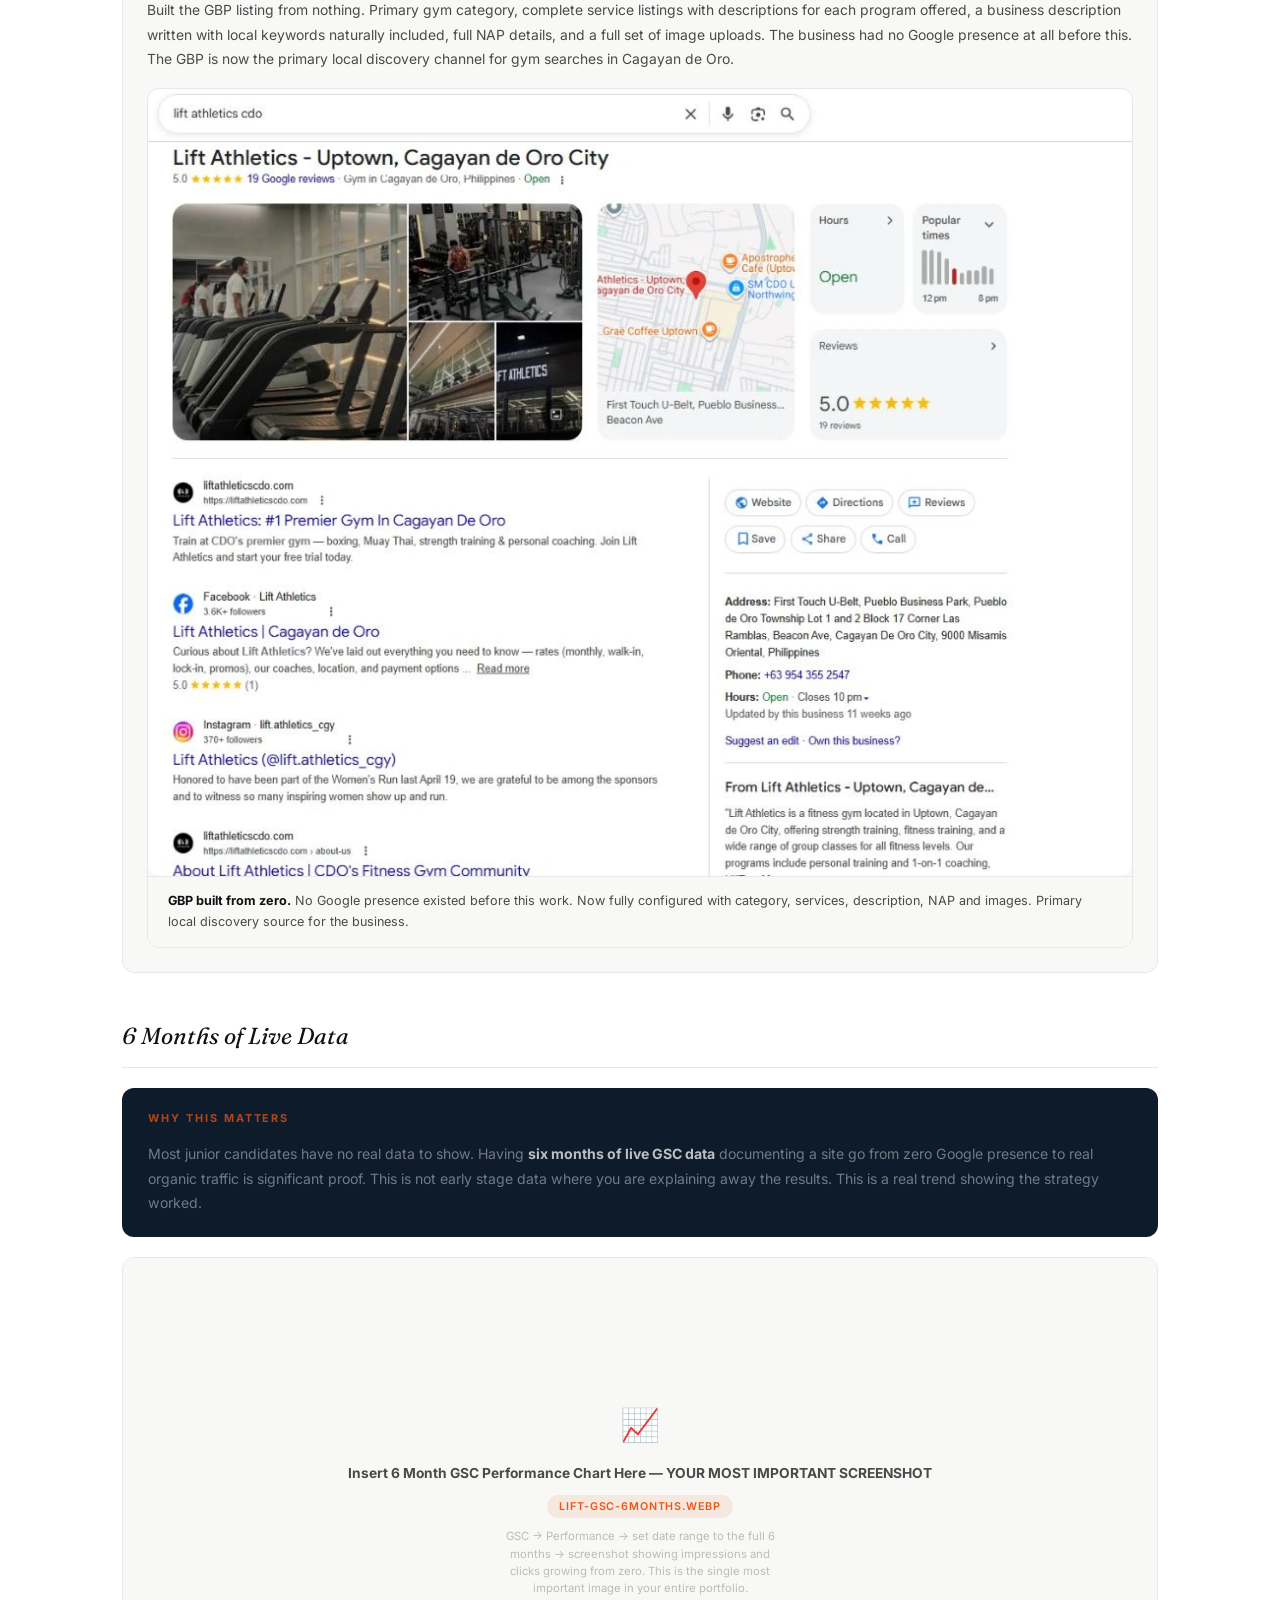
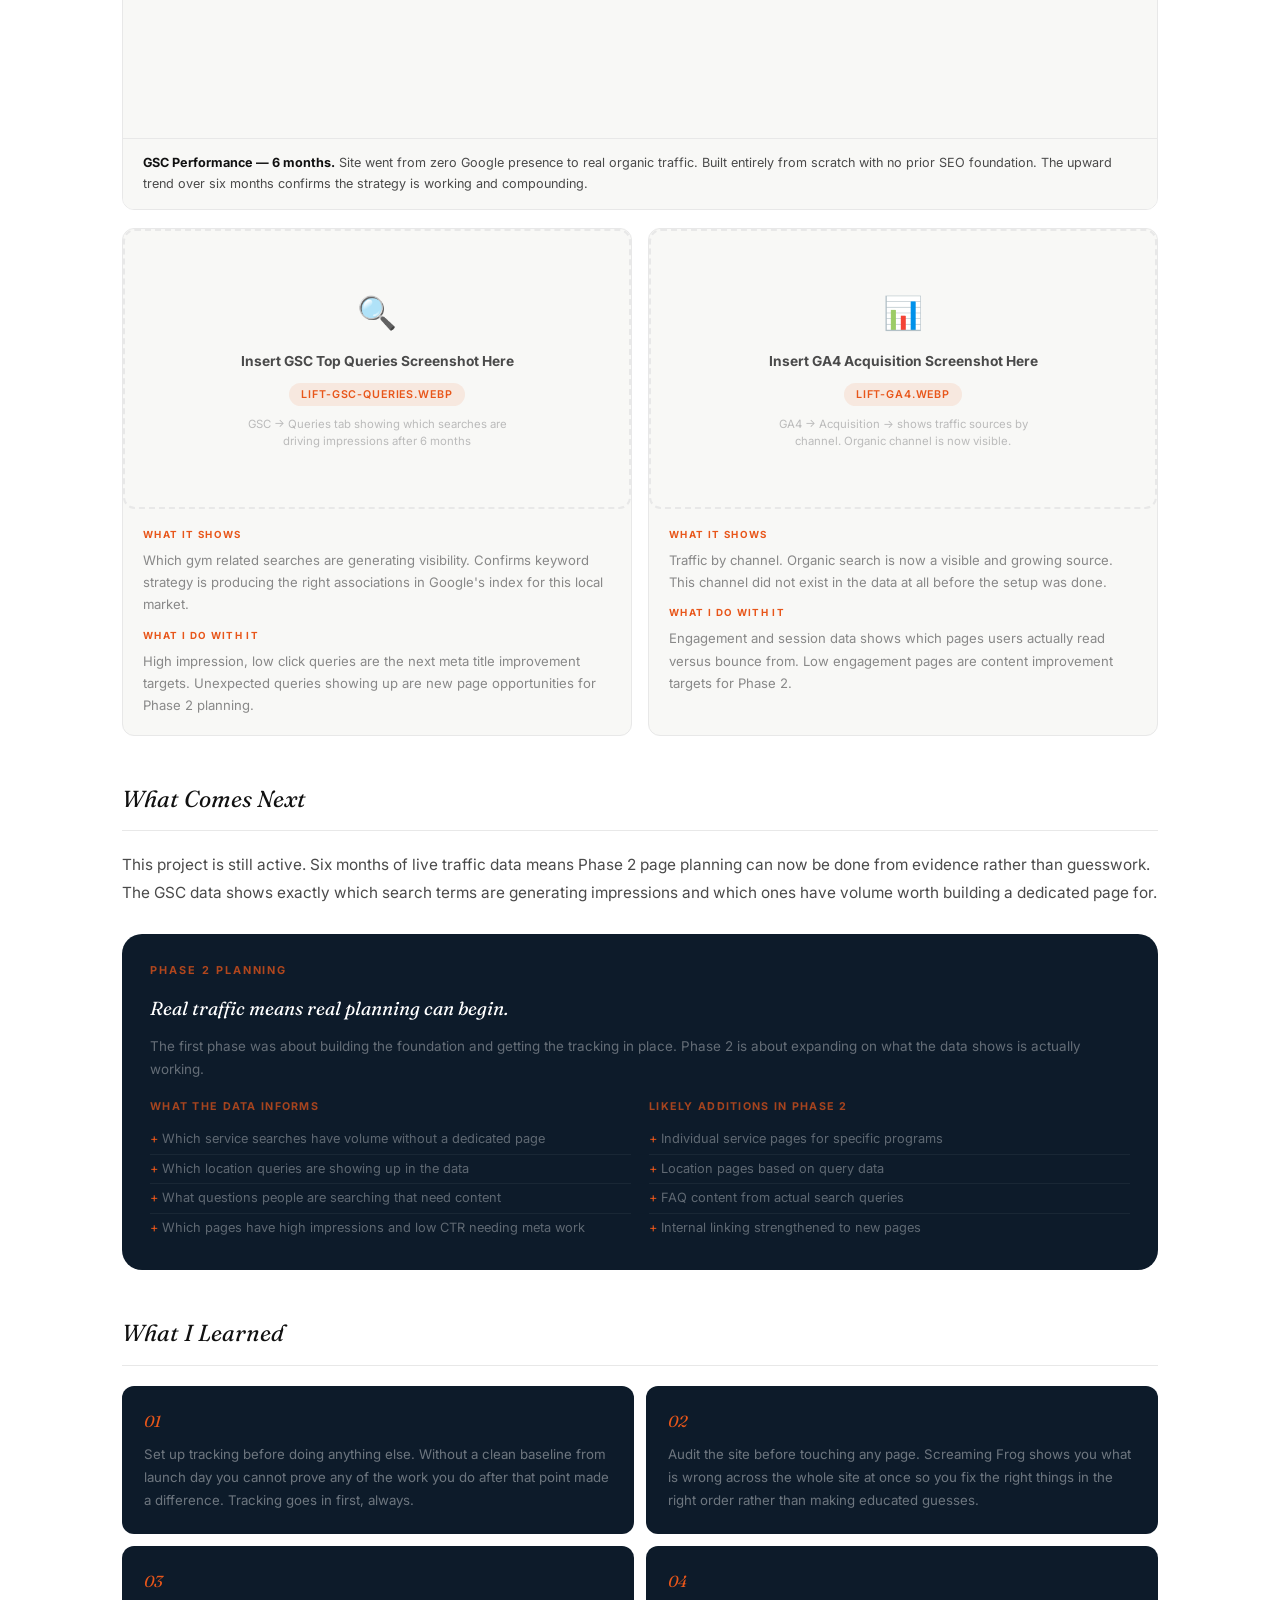
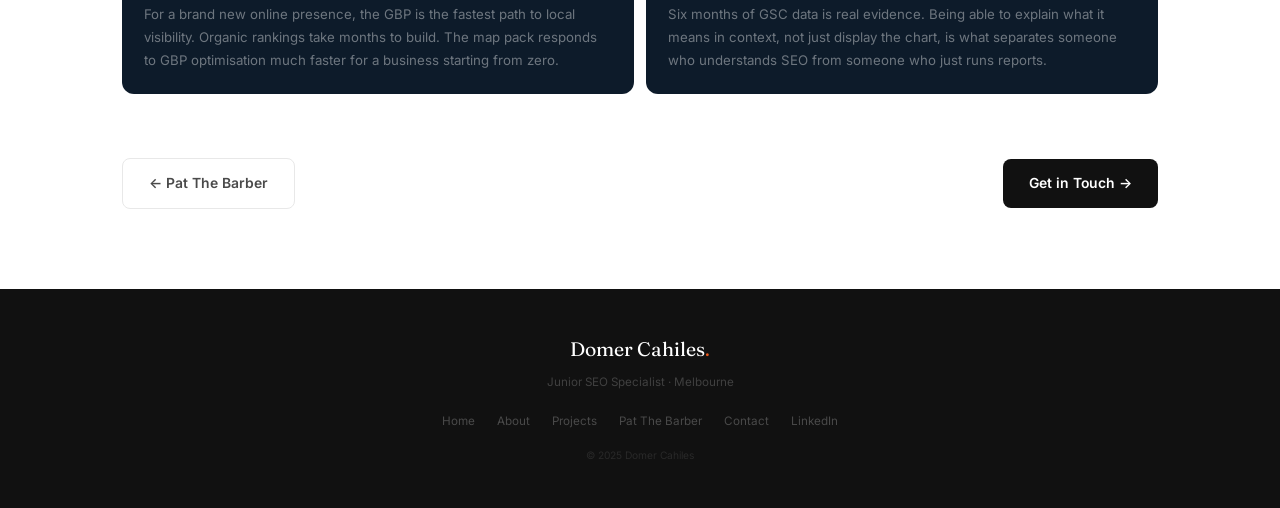
==== commit a3a0f5b0: "Update lift-athletics.html" ====
--- a/lift-athletics.html
+++ b/lift-athletics.html
@@ -159,7 +159,7 @@
         <!-- SCREAMING FROG SCREENSHOT -->
         <div class="proof-wrap" style="margin-top:16px">
           <!-- FILE: images/lift-screamingfrog.webp | SIZE: 1400×800px | Screaming Frog crawl results -->
-          <div class="ph-box ph-md"><div class="ph-icon">🕷</div><div class="ph-name">Insert Screaming Frog Audit Screenshot Here</div><div class="ph-file">lift-screamingfrog.webp</div><div class="ph-hint">Screenshot of Screaming Frog crawl output showing audit results before any changes were made</div></div>
+          <img src="images/lift-screamingfrog.webp" alt="lift athletics screaming frog output" class="real-img" style="position:relative;z-index:1;" />
           <div class="proof-cap"><strong>Screaming Frog pre-optimisation audit.</strong> Heading issues, missing meta, internal link gaps and alt text coverage all mapped before editing anything. Issues prioritised by page importance.</div>
         </div>
       </div>
@@ -177,7 +177,7 @@
         <!-- GBP SCREENSHOT -->
         <div class="proof-wrap" style="margin-top:16px">
           <!-- FILE: images/lift-gbp.webp | SIZE: 1000×800px | Lift Athletics GBP listing -->
-          <div class="ph-box ph-md"><div class="ph-icon">📍</div><div class="ph-name">Insert Google Business Profile Screenshot Here</div><div class="ph-file">lift-gbp.webp</div><div class="ph-hint">Search Lift Athletics CDO on Google and screenshot the full GBP panel</div></div>
+          <img src="images/lift-gbp.webp" alt="Lift Athletics CDO google profile view" class="real-img" />
           <div class="proof-cap"><strong>GBP built from zero.</strong> No Google presence existed before this work. Now fully configured with category, services, description, NAP and images. Primary local discovery source for the business.</div>
         </div>
       </div>
